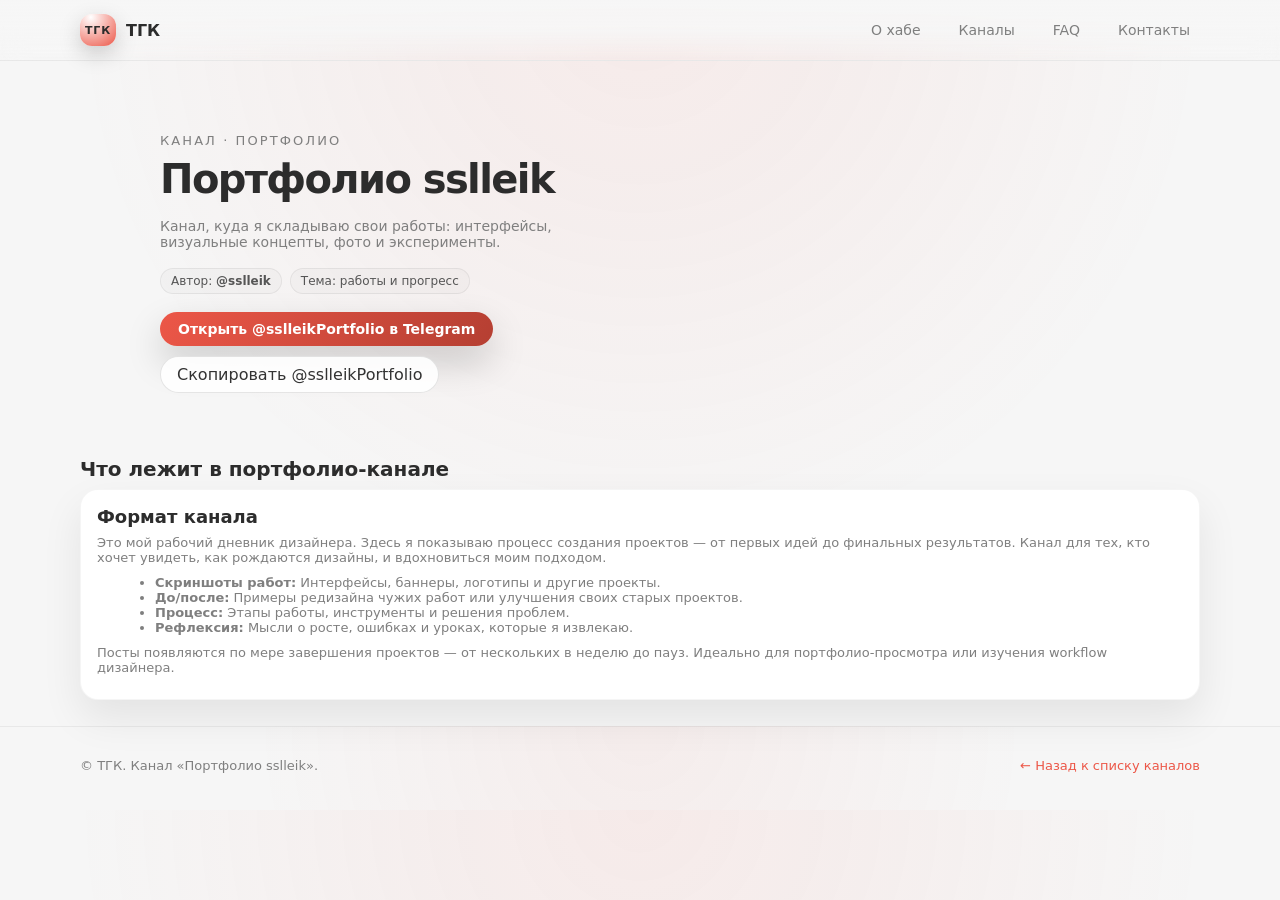
==== channel-portfolio.html @ 674338e8 "Add files via upload" ====
<!DOCTYPE html>
<html lang="ru">
<head>
  <meta charset="UTF-8" />
  <meta name="viewport" content="width=device-width, initial-scale=1.0" />
  <meta name="author" content="sslleik" />
  <meta name="description" content="Портфолио sslleik — мои работы и кейсы в Telegram-канале." />
  <meta name="keywords" content="портфолио, sslleik, дизайн, работы, Telegram" />
  <meta property="og:title" content="Портфолио sslleik — работы и кейсы" />
  <meta property="og:description" content="Канал с моими работами: интерфейсы, визуальные концепты." />
  <meta property="og:type" content="website" />
  <title>Портфолио sslleik — работы и кейсы</title>
  <link rel="preload" href="styles.css" as="style" />
  <link rel="stylesheet" href="styles.css" />
  <link rel="preload" href="app.js" as="script" />
</head>
<body>
  <header class="site-header">
    <div class="container header-inner">
      <a href="index.html" class="logo">
        <span class="logo-mark">ТГК</span>
        <span class="logo-text">ТГК</span>
      </a>
      <nav class="main-nav">
        <a href="index.html#about">О хабе</a>
        <a href="index.html#catalog">Каналы</a>
        <a href="index.html#faq">FAQ</a>
        <a href="index.html#contact">Контакты</a>
      </nav>
    </div>
  </header>

  <main class="channel-page">
    <section class="hero">
      <div class="container hero-inner">
        <div class="hero-text">
          <p class="hero-kicker">Канал · Портфолио</p>
          <h1>Портфолио sslleik</h1>
          <p class="hero-sub">
            Канал, куда я складываю свои работы: интерфейсы, визуальные концепты, фото и эксперименты.
          </p>
          <div class="hero-meta">
            <span>Автор: <strong>@sslleik</strong></span>
            <span>Тема: работы и прогресс</span>
          </div>
          <div class="hero-actions">
            <a href="https://t.me/sslleikPortfolio" class="hero-cta" target="_blank" rel="noopener noreferrer">
              Открыть @sslleikPortfolio в Telegram
            </a>
            <button class="hero-ghost copy-handle" data-handle="@sslleikPortfolio">
              Скопировать @sslleikPortfolio
            </button>
          </div>
        </div>
      </div>
    </section>

    <section class="channels-tabs-section">
      <div class="container">
        <h2>Что лежит в портфолио‑канале</h2>
        <div class="channels-panels">
          <article class="channel-panel active" data-panel="page-portfolio">
            <h3>Формат канала</h3>
            <p>
              Это мой рабочий дневник дизайнера. Здесь я показываю процесс создания проектов — от первых идей до финальных результатов. Канал для тех, кто хочет увидеть, как рождаются дизайны, и вдохновиться моим подходом.
            </p>
            <ul>
              <li><strong>Скриншоты работ:</strong> Интерфейсы, баннеры, логотипы и другие проекты.</li>
              <li><strong>До/после:</strong> Примеры редизайна чужих работ или улучшения своих старых проектов.</li>
              <li><strong>Процесс:</strong> Этапы работы, инструменты и решения проблем.</li>
              <li><strong>Рефлексия:</strong> Мысли о росте, ошибках и уроках, которые я извлекаю.</li>
            </ul>
            <p>
              Посты появляются по мере завершения проектов — от нескольких в неделю до пауз. Идеально для портфолио-просмотра или изучения workflow дизайнера.
            </p>
          </article>
        </div>
      </div>
    </section>
  </main>

  <footer class="site-footer">
    <div class="container footer-inner">
      <p>© ТГК. Канал «Портфолио sslleik».</p>
      <p><a href="index.html#catalog">← Назад к списку каналов</a></p>
    </div>
  </footer>

  <script src="app.js" defer></script>
</body>
</html>
---- styles.css ----
:root {
  --bg: #f6f6f6;
  --bg-elevated: #ffffff;
  --accent: #ec5748;
  --accent-dark: #b53f32;
  --text: #2c2c2c;
  --muted: #7f7f7f;
  --radius-lg: 18px;
  --radius-md: 12px;
  --radius-pill: 999px;
  --shadow-soft: 0 18px 40px rgba(0, 0, 0, 0.25);
  --shadow-card: 0 18px 40px rgba(0, 0, 0, 0.08);
}

@keyframes fadeInUp {
  from {
    opacity: 0;
    transform: translateY(30px);
  }
  to {
    opacity: 1;
    transform: translateY(0);
  }
}

@keyframes pulse {
  0%, 100% {
    transform: scale(1);
  }
  50% {
    transform: scale(1.05);
  }
}

@keyframes slideInLeft {
  from {
    opacity: 0;
    transform: translateX(-30px);
  }
  to {
    opacity: 1;
    transform: translateX(0);
  }
}

@keyframes glow {
  0%, 100% {
    box-shadow: 0 0 5px rgba(236, 87, 72, 0.5);
  }
  50% {
    box-shadow: 0 0 20px rgba(236, 87, 72, 0.8), 0 0 30px rgba(236, 87, 72, 0.6);
  }
}

@keyframes float {
  0%, 100% {
    transform: translateY(0px);
  }
  50% {
    transform: translateY(-10px);
  }
}

@keyframes slideInRight {
  from {
    opacity: 0;
    transform: translateX(30px);
  }
  to {
    opacity: 1;
    transform: translateX(0);
  }
}

*,
*::before,
*::after {
  box-sizing: border-box;
}

body {
  margin: 0;
  font-family: system-ui, -apple-system, BlinkMacSystemFont, "SF Pro Text",
    "Segoe UI", Roboto, sans-serif;
  background:
    radial-gradient(circle at top, rgba(236, 87, 72, 0.08), transparent 55%),
    #f6f6f6;
  color: var(--text);
  -webkit-font-smoothing: antialiased;
}

a {
  color: inherit;
  text-decoration: none;
}

button {
  font: inherit;
}

.container {
  width: min(1120px, 100% - 32px);
  margin-inline: auto;
}

.site-header {
  position: sticky;
  top: 0;
  z-index: 20;
  backdrop-filter: blur(14px);
  background: linear-gradient(
    to bottom,
    rgba(246, 246, 246, 0.98),
    rgba(246, 246, 246, 0.9),
    transparent
  );
  border-bottom: 1px solid rgba(0, 0, 0, 0.06);
}

.header-inner {
  display: flex;
  align-items: center;
  justify-content: space-between;
  padding-block: 14px;
}

.logo {
  display: inline-flex;
  align-items: center;
  gap: 10px;
}

.logo-mark {
  width: 36px;
  height: 32px;
  border-radius: 12px;
  background: radial-gradient(circle at 30% 10%, #ffffff, #ec5748);
  display: inline-flex;
  align-items: center;
  justify-content: center;
  color: #2c2c2c;
  font-weight: 700;
  letter-spacing: 0.08em;
  font-size: 11px;
  box-shadow: 0 8px 22px rgba(0, 0, 0, 0.18);
  animation: pulse 3s infinite;
}

.logo-text {
  font-weight: 600;
  font-size: 16px;
}

.main-nav {
  display: flex;
  gap: 18px;
  font-size: 14px;
  animation: slideInRight 1s ease-out 0.5s both;
}

.main-nav a {
  padding: 6px 10px;
  border-radius: 999px;
  color: var(--muted);
  transition: background 0.2s ease, color 0.2s ease, transform 0.1s ease;
}

.main-nav a:hover {
  background: rgba(236, 87, 72, 0.1);
  color: #1f1f1f;
  transform: translateY(-1px);
}

.hero {
  padding: 72px 0 40px;
  animation: fadeInUp 1s ease-out;
}

.hero-inner {
  display: flex;
  justify-content: space-between;
  align-items: center;
  gap: 40px;
  max-width: 960px;
}

.hero-text {
  max-width: 520px;
}

.hero-kicker {
  margin: 0 0 8px;
  font-size: 13px;
  text-transform: uppercase;
  letter-spacing: 0.16em;
  color: var(--muted);
}

.hero-text h1 {
  margin: 0 0 16px;
  font-size: clamp(32px, 4vw, 40px);
  letter-spacing: -0.04em;
}

.hero-sub {
  margin: 0;
  color: var(--muted);
  font-size: 14px;
  max-width: 440px;
}

.hero-meta {
  margin-top: 18px;
  display: flex;
  flex-wrap: wrap;
  gap: 8px;
  font-size: 12px;
  color: #555;
}

.hero-meta span {
  padding: 5px 10px;
  border-radius: 999px;
  background: rgba(0, 0, 0, 0.02);
  border: 1px solid rgba(0, 0, 0, 0.06);
}

.hero-actions {
  margin-top: 18px;
  display: flex;
  flex-wrap: wrap;
  gap: 10px;
}

.hero-cta {
  display: inline-flex;
  align-items: center;
  justify-content: center;
  padding: 9px 18px;
  border-radius: 999px;
  background: linear-gradient(120deg, var(--accent), var(--accent-dark));
  color: #ffffff;
  font-size: 14px;
  font-weight: 600;
  box-shadow: 0 16px 36px rgba(0, 0, 0, 0.18);
  animation: pulse 2s infinite;
}

.hero-cta:hover {
  filter: brightness(1.03);
  animation: glow 1s ease-in-out infinite;
}

.hero-ghost {
  border-radius: 999px;
  padding: 8px 16px;
  border: 1px solid rgba(0, 0, 0, 0.1);
  background: rgba(255, 255, 255, 0.9);
  color: #333;
  cursor: pointer;
}

.hero-panel {
  flex: 1;
  max-width: 360px;
}

.hero-panel-inner {
  border-radius: 20px;
  padding: 18px 18px 16px;
  background: radial-gradient(circle at top, #ffffff, #f6f6f6 70%);
  box-shadow: 0 14px 35px rgba(0, 0, 0, 0.12);
  border: 1px solid rgba(0, 0, 0, 0.04);
  animation: float 3s ease-in-out infinite;
}

.hero-panel-label {
  margin: 0 0 6px;
  font-size: 11px;
  text-transform: uppercase;
  letter-spacing: 0.16em;
  color: var(--muted);
}

.hero-panel-title {
  margin: 0 0 10px;
  font-size: 16px;
}

.hero-panel-list {
  margin: 0 0 10px;
  padding-left: 18px;
  font-size: 13px;
  color: var(--muted);
}

.hero-panel-note {
  margin: 0;
  font-size: 12px;
  color: var(--muted);
}

.catalog {
  padding: 26px 0 14px;
  animation: fadeInUp 1s ease-out 0.2s both;
}

.catalog-head h2 {
  margin: 0 0 6px;
  font-size: 22px;
}

.catalog-head p {
  margin: 0 0 14px;
  font-size: 13px;
  color: var(--muted);
}

.catalog-tabs {
  display: flex;
  flex-wrap: wrap;
  gap: 8px;
  margin-bottom: 16px;
  animation: slideInLeft 0.8s ease-out 0.3s both;
}

.tab-btn {
  padding: 6px 14px;
  border-radius: 999px;
  border: 1px solid rgba(0, 0, 0, 0.06);
  background: rgba(255, 255, 255, 0.9);
  color: var(--muted);
  font-size: 13px;
  cursor: pointer;
  transition: background 0.2s ease, color 0.2s ease, border-color 0.2s ease,
    box-shadow 0.2s ease, transform 0.1s ease;
}

.tab-btn.active {
  background: linear-gradient(120deg, var(--accent), var(--accent-dark));
  color: #f6f6f6;
  border-color: rgba(0, 0, 0, 0.2);
  box-shadow: 0 10px 24px rgba(0, 0, 0, 0.18);
}

.tab-btn:hover:not(.active) {
  border-color: rgba(236, 87, 72, 0.5);
  color: var(--text);
  transform: translateY(-1px);
}

.catalog-columns {
  display: grid;
  grid-template-columns: repeat(3, minmax(0, 1fr));
  gap: 18px;
}

.catalog-column h3 {
  margin: 0 0 10px;
  font-size: 14px;
  text-transform: uppercase;
  letter-spacing: 0.16em;
  color: var(--muted);
}

.card {
  background: radial-gradient(circle at top, #ffffff, #f3f3f3 70%);
  border-radius: 18px;
  padding: 14px 14px 12px;
  box-shadow: var(--shadow-card);
  display: flex;
  flex-direction: column;
  gap: 8px;
  border: 1px solid rgba(0, 0, 0, 0.04);
  min-height: 220px;
  transition: transform 0.3s ease, box-shadow 0.3s ease;
}

.card:hover {
  transform: translateY(-8px) scale(1.02);
  box-shadow: 0 25px 50px rgba(0, 0, 0, 0.15);
  animation: glow 1s ease-in-out infinite;
}

.card-header {
  display: flex;
  flex-wrap: wrap;
  gap: 6px;
  font-size: 11px;
}

.pill {
  padding: 4px 10px;
  border-radius: 999px;
  background: rgba(236, 87, 72, 0.06);
  border: 1px solid rgba(236, 87, 72, 0.5);
}

.pill-light {
  background: rgba(236, 87, 72, 0.03);
  border-color: rgba(236, 87, 72, 0.3);
}

.card h4 {
  margin: 4px 0 2px;
  font-size: 15px;
}

.card p {
  margin: 0;
  font-size: 13px;
  color: var(--muted);
}

.card-footer {
  margin-top: 6px;
  display: flex;
  flex-wrap: wrap;
  gap: 8px;
  font-size: 12px;
  color: #444;
}

.card-footer span,
.card-footer a,
.card-footer button {
  padding: 4px 9px;
  border-radius: 999px;
  background: rgba(0, 0, 0, 0.01);
  border: 1px solid rgba(0, 0, 0, 0.06);
  cursor: pointer;
}

.card-footer a {
  text-decoration: none;
}

.card-footer button {
  border: none;
  font: inherit;
  color: inherit;
  background: rgba(0, 0, 0, 0.02);
  transition: background 0.2s ease, transform 0.1s ease;
}

.card-footer button:hover {
  background: rgba(0, 0, 0, 0.05);
  transform: scale(1.05);
}

.card-footer button.copied {
  background: linear-gradient(120deg, var(--accent), var(--accent-dark));
  color: #ffffff;
  border-color: rgba(0, 0, 0, 0.3);
}

.faq {
  padding: 28px 0 16px;
  animation: fadeInUp 1s ease-out 0.6s both;
}

.faq h2 {
  margin: 0 0 12px;
  font-size: 20px;
}

.other-sites {
  padding: 28px 0 16px;
  animation: fadeInUp 1s ease-out 0.7s both;
}

.other-sites h2 {
  margin: 0 0 8px;
  font-size: 20px;
}

.other-sites p {
  margin: 0 0 16px;
  color: var(--muted);
}

.sites-grid {
  display: grid;
  grid-template-columns: repeat(auto-fit, minmax(250px, 1fr));
  gap: 16px;
}

.site-card {
  background: var(--bg-elevated);
  border-radius: var(--radius-lg);
  padding: 16px;
  box-shadow: var(--shadow-card);
  border: 1px solid rgba(0, 0, 0, 0.04);
}

.site-card h3 {
  margin: 0 0 8px;
  font-size: 16px;
}

.site-card p {
  margin: 0 0 12px;
  color: var(--muted);
  font-size: 14px;
}

.site-card a {
  color: var(--accent);
  text-decoration: none;
  font-weight: 500;
}

.site-card a:hover {
  text-decoration: underline;
}

.faq-grid {
  display: grid;
  grid-template-columns: repeat(3, minmax(0, 1fr));
  gap: 16px;
}

.faq-item {
  padding: 14px 14px 12px;
  border-radius: 16px;
  background: var(--bg-elevated);
  border: 1px solid rgba(0, 0, 0, 0.04);
}

.faq-item h3 {
  margin: 0 0 6px;
  font-size: 15px;
}

.faq-item p {
  margin: 0;
  font-size: 13px;
  color: var(--muted);
}

.channels-tabs-section {
  padding: 24px 0 16px;
  animation: fadeInUp 1s ease-out 0.4s both;
}

.channels-tabs-section h2 {
  margin: 0 0 8px;
  font-size: 20px;
}

.channels-tabs-sub {
  margin: 0 0 14px;
  font-size: 13px;
  color: var(--muted);
}

.channels-tabs-nav {
  display: flex;
  flex-wrap: wrap;
  gap: 8px;
  margin-bottom: 14px;
  animation: slideInLeft 0.8s ease-out 0.5s both;
}

.channel-tab {
  padding: 6px 14px;
  border-radius: 999px;
  border: 1px solid rgba(0, 0, 0, 0.06);
  background: rgba(255, 255, 255, 0.9);
  color: var(--muted);
  font-size: 13px;
  cursor: pointer;
  transition: background 0.2s ease, color 0.2s ease, border-color 0.2s ease,
    box-shadow 0.2s ease, transform 0.1s ease;
}

.channel-tab.active {
  background: linear-gradient(120deg, var(--accent), var(--accent-dark));
  color: #ffffff;
  border-color: rgba(0, 0, 0, 0.2);
  box-shadow: 0 10px 24px rgba(0, 0, 0, 0.18);
}

.channel-tab:hover:not(.active) {
  border-color: rgba(236, 87, 72, 0.5);
  color: var(--text);
  transform: translateY(-1px);
}

.channels-panels {
  border-radius: 18px;
  background: var(--bg-elevated);
  box-shadow: var(--shadow-card);
  border: 1px solid rgba(0, 0, 0, 0.04);
  padding: 16px 16px 14px;
}

.channel-panel {
  opacity: 0;
  transform: translateY(10px);
  transition: opacity 0.3s ease, transform 0.3s ease;
  display: none;
}

.channel-panel.active {
  opacity: 1;
  transform: translateY(0);
  display: block;
}

.channel-panel h3 {
  margin: 0 0 8px;
  font-size: 18px;
}

.channel-panel p {
  margin: 0 0 10px;
  font-size: 13px;
  color: var(--muted);
}

.channel-panel ul {
  margin: 0 0 10px 18px;
  font-size: 13px;
  color: var(--muted);
}

.contact {
  padding: 28px 0 24px;
  animation: fadeInUp 1s ease-out 0.8s both;
}

.contact-inner {
  display: flex;
  justify-content: space-between;
  gap: 24px;
  align-items: center;
}

.contact-inner h2 {
  margin: 0 0 8px;
  font-size: 20px;
}

.contact-inner p {
  margin: 0;
  font-size: 13px;
  color: var(--muted);
}

.contact-box {
  padding: 14px 16px 12px;
  border-radius: 18px;
  background: var(--bg-elevated);
  border: 1px solid rgba(0, 0, 0, 0.04);
  font-size: 13px;
  min-width: 260px;
}

.contact-box p + p {
  margin-top: 4px;
  color: #444;
}

.site-footer {
  margin-top: 10px;
  padding: 18px 0 24px;
  border-top: 1px solid rgba(0, 0, 0, 0.06);
  background: radial-gradient(
    circle at top,
    rgba(236, 87, 72, 0.06),
    transparent 60%
  );
}

.footer-inner {
  display: flex;
  flex-wrap: wrap;
  justify-content: space-between;
  gap: 8px;
  font-size: 13px;
  color: var(--muted);
}

.footer-inner a {
  color: var(--accent);
}

@media (max-width: 980px) {
  .hero-inner {
    flex-direction: column;
    align-items: flex-start;
    gap: 24px;
  }

  .hero-panel {
    max-width: none;
    width: 100%;
  }

  .hero-text h1 {
    font-size: 28px;
  }

  .faq-grid {
    grid-template-columns: repeat(2, minmax(0, 1fr));
  }

  .catalog-columns {
    grid-template-columns: repeat(2, minmax(0, 1fr));
  }

  .channels-panels {
    padding: 14px 14px 12px;
  }

  .contact-inner {
    flex-direction: column;
  }

  .container {
    padding: 0 16px;
  }
}

@media (max-width: 720px) {
  .site-header {
    padding: 12px 0;
    position: sticky;
    top: 0;
    z-index: 100;
    background: rgba(255, 255, 255, 0.95);
    backdrop-filter: blur(10px);
    box-shadow: 0 2px 8px rgba(0, 0, 0, 0.08);
  }

  .header-inner {
    gap: 10px;
  }

  .logo-mark {
    width: 32px;
    height: 28px;
    font-size: 10px;
  }

  .logo-text {
    font-size: 14px;
  }

  .main-nav {
    display: none;
  }

  .hero {
    padding-top: 40px;
    padding-bottom: 32px;
  }

  .hero-inner {
    gap: 16px;
    flex-direction: column-reverse;
  }

  .hero-text h1 {
    font-size: 24px;
    line-height: 1.2;
    margin: 0 0 12px;
  }

  .hero-kicker {
    font-size: 12px;
  }

  .hero-sub {
    font-size: 13px;
    line-height: 1.4;
  }

  .hero-meta {
    flex-direction: column;
    gap: 6px;
    font-size: 12px;
  }

  .hero-actions {
    flex-direction: column;
    gap: 8px;
  }

  .hero-cta, .hero-ghost {
    width: 100%;
    padding: 10px 14px;
    font-size: 13px;
  }

  .hero-panel {
    width: 100%;
    max-width: none;
  }

  .catalog {
    padding: 20px 0 12px;
  }

  .catalog-head h2 {
    font-size: 18px;
  }

  .catalog-head p {
    font-size: 13px;
  }

  .catalog-tabs {
    gap: 8px;
  }

  .tab-btn {
    padding: 7px 12px;
    font-size: 12px;
  }

  .catalog-column h3 {
    font-size: 16px;
    margin-bottom: 12px;
  }

  .card {
    padding: 12px 12px 10px;
    gap: 6px;
    min-height: 200px;
  }

  .card-header {
    gap: 6px;
  }

  .pill {
    padding: 4px 8px;
    font-size: 11px;
  }

  .card h4 {
    font-size: 14px;
    margin: 0 0 4px;
  }

  .card p {
    font-size: 12px;
    line-height: 1.4;
  }

  .card-footer {
    gap: 6px;
    flex-wrap: wrap;
  }

  .card-footer button, .card-footer a {
    font-size: 11px;
    padding: 6px 10px;
  }

  .channels-tabs-section {
    padding: 20px 0 16px;
  }

  .channels-tabs-section h2 {
    font-size: 18px;
  }

  .channels-tabs-nav {
    gap: 8px;
    flex-wrap: wrap;
  }

  .channel-tab {
    padding: 8px 12px;
    font-size: 12px;
  }

  .channel-panel h3 {
    font-size: 16px;
  }

  .channel-panel p, .channel-panel li {
    font-size: 13px;
    line-height: 1.5;
  }

  .faq {
    padding: 20px 0 16px;
  }

  .faq h2 {
    font-size: 18px;
  }

  .faq-grid {
    grid-template-columns: minmax(0, 1fr);
    gap: 12px;
  }

  .faq-item h3 {
    font-size: 14px;
  }

  .faq-item p {
    font-size: 12px;
  }

  .contact {
    padding: 20px 0 20px;
  }

  .contact h2 {
    font-size: 18px;
  }

  .contact-inner {
    flex-direction: column;
    align-items: flex-start;
    gap: 16px;
  }

  .contact-box {
    width: 100%;
  }

  .contact p {
    font-size: 13px;
  }

  .site-footer {
    padding: 16px 0;
  }

  .footer-inner p {
    font-size: 12px;
  }

  .container {
    padding: 0 12px;
  }
}
---- styles.css ----
:root {
  --bg: #f6f6f6;
  --bg-elevated: #ffffff;
  --accent: #ec5748;
  --accent-dark: #b53f32;
  --text: #2c2c2c;
  --muted: #7f7f7f;
  --radius-lg: 18px;
  --radius-md: 12px;
  --radius-pill: 999px;
  --shadow-soft: 0 18px 40px rgba(0, 0, 0, 0.25);
  --shadow-card: 0 18px 40px rgba(0, 0, 0, 0.08);
}

@keyframes fadeInUp {
  from {
    opacity: 0;
    transform: translateY(30px);
  }
  to {
    opacity: 1;
    transform: translateY(0);
  }
}

@keyframes pulse {
  0%, 100% {
    transform: scale(1);
  }
  50% {
    transform: scale(1.05);
  }
}

@keyframes slideInLeft {
  from {
    opacity: 0;
    transform: translateX(-30px);
  }
  to {
    opacity: 1;
    transform: translateX(0);
  }
}

@keyframes glow {
  0%, 100% {
    box-shadow: 0 0 5px rgba(236, 87, 72, 0.5);
  }
  50% {
    box-shadow: 0 0 20px rgba(236, 87, 72, 0.8), 0 0 30px rgba(236, 87, 72, 0.6);
  }
}

@keyframes float {
  0%, 100% {
    transform: translateY(0px);
  }
  50% {
    transform: translateY(-10px);
  }
}

@keyframes slideInRight {
  from {
    opacity: 0;
    transform: translateX(30px);
  }
  to {
    opacity: 1;
    transform: translateX(0);
  }
}

*,
*::before,
*::after {
  box-sizing: border-box;
}

body {
  margin: 0;
  font-family: system-ui, -apple-system, BlinkMacSystemFont, "SF Pro Text",
    "Segoe UI", Roboto, sans-serif;
  background:
    radial-gradient(circle at top, rgba(236, 87, 72, 0.08), transparent 55%),
    #f6f6f6;
  color: var(--text);
  -webkit-font-smoothing: antialiased;
}

a {
  color: inherit;
  text-decoration: none;
}

button {
  font: inherit;
}

.container {
  width: min(1120px, 100% - 32px);
  margin-inline: auto;
}

.site-header {
  position: sticky;
  top: 0;
  z-index: 20;
  backdrop-filter: blur(14px);
  background: linear-gradient(
    to bottom,
    rgba(246, 246, 246, 0.98),
    rgba(246, 246, 246, 0.9),
    transparent
  );
  border-bottom: 1px solid rgba(0, 0, 0, 0.06);
}

.header-inner {
  display: flex;
  align-items: center;
  justify-content: space-between;
  padding-block: 14px;
}

.logo {
  display: inline-flex;
  align-items: center;
  gap: 10px;
}

.logo-mark {
  width: 36px;
  height: 32px;
  border-radius: 12px;
  background: radial-gradient(circle at 30% 10%, #ffffff, #ec5748);
  display: inline-flex;
  align-items: center;
  justify-content: center;
  color: #2c2c2c;
  font-weight: 700;
  letter-spacing: 0.08em;
  font-size: 11px;
  box-shadow: 0 8px 22px rgba(0, 0, 0, 0.18);
  animation: pulse 3s infinite;
}

.logo-text {
  font-weight: 600;
  font-size: 16px;
}

.main-nav {
  display: flex;
  gap: 18px;
  font-size: 14px;
  animation: slideInRight 1s ease-out 0.5s both;
}

.main-nav a {
  padding: 6px 10px;
  border-radius: 999px;
  color: var(--muted);
  transition: background 0.2s ease, color 0.2s ease, transform 0.1s ease;
}

.main-nav a:hover {
  background: rgba(236, 87, 72, 0.1);
  color: #1f1f1f;
  transform: translateY(-1px);
}

.hero {
  padding: 72px 0 40px;
  animation: fadeInUp 1s ease-out;
}

.hero-inner {
  display: flex;
  justify-content: space-between;
  align-items: center;
  gap: 40px;
  max-width: 960px;
}

.hero-text {
  max-width: 520px;
}

.hero-kicker {
  margin: 0 0 8px;
  font-size: 13px;
  text-transform: uppercase;
  letter-spacing: 0.16em;
  color: var(--muted);
}

.hero-text h1 {
  margin: 0 0 16px;
  font-size: clamp(32px, 4vw, 40px);
  letter-spacing: -0.04em;
}

.hero-sub {
  margin: 0;
  color: var(--muted);
  font-size: 14px;
  max-width: 440px;
}

.hero-meta {
  margin-top: 18px;
  display: flex;
  flex-wrap: wrap;
  gap: 8px;
  font-size: 12px;
  color: #555;
}

.hero-meta span {
  padding: 5px 10px;
  border-radius: 999px;
  background: rgba(0, 0, 0, 0.02);
  border: 1px solid rgba(0, 0, 0, 0.06);
}

.hero-actions {
  margin-top: 18px;
  display: flex;
  flex-wrap: wrap;
  gap: 10px;
}

.hero-cta {
  display: inline-flex;
  align-items: center;
  justify-content: center;
  padding: 9px 18px;
  border-radius: 999px;
  background: linear-gradient(120deg, var(--accent), var(--accent-dark));
  color: #ffffff;
  font-size: 14px;
  font-weight: 600;
  box-shadow: 0 16px 36px rgba(0, 0, 0, 0.18);
  animation: pulse 2s infinite;
}

.hero-cta:hover {
  filter: brightness(1.03);
  animation: glow 1s ease-in-out infinite;
}

.hero-ghost {
  border-radius: 999px;
  padding: 8px 16px;
  border: 1px solid rgba(0, 0, 0, 0.1);
  background: rgba(255, 255, 255, 0.9);
  color: #333;
  cursor: pointer;
}

.hero-panel {
  flex: 1;
  max-width: 360px;
}

.hero-panel-inner {
  border-radius: 20px;
  padding: 18px 18px 16px;
  background: radial-gradient(circle at top, #ffffff, #f6f6f6 70%);
  box-shadow: 0 14px 35px rgba(0, 0, 0, 0.12);
  border: 1px solid rgba(0, 0, 0, 0.04);
  animation: float 3s ease-in-out infinite;
}

.hero-panel-label {
  margin: 0 0 6px;
  font-size: 11px;
  text-transform: uppercase;
  letter-spacing: 0.16em;
  color: var(--muted);
}

.hero-panel-title {
  margin: 0 0 10px;
  font-size: 16px;
}

.hero-panel-list {
  margin: 0 0 10px;
  padding-left: 18px;
  font-size: 13px;
  color: var(--muted);
}

.hero-panel-note {
  margin: 0;
  font-size: 12px;
  color: var(--muted);
}

.catalog {
  padding: 26px 0 14px;
  animation: fadeInUp 1s ease-out 0.2s both;
}

.catalog-head h2 {
  margin: 0 0 6px;
  font-size: 22px;
}

.catalog-head p {
  margin: 0 0 14px;
  font-size: 13px;
  color: var(--muted);
}

.catalog-tabs {
  display: flex;
  flex-wrap: wrap;
  gap: 8px;
  margin-bottom: 16px;
  animation: slideInLeft 0.8s ease-out 0.3s both;
}

.tab-btn {
  padding: 6px 14px;
  border-radius: 999px;
  border: 1px solid rgba(0, 0, 0, 0.06);
  background: rgba(255, 255, 255, 0.9);
  color: var(--muted);
  font-size: 13px;
  cursor: pointer;
  transition: background 0.2s ease, color 0.2s ease, border-color 0.2s ease,
    box-shadow 0.2s ease, transform 0.1s ease;
}

.tab-btn.active {
  background: linear-gradient(120deg, var(--accent), var(--accent-dark));
  color: #f6f6f6;
  border-color: rgba(0, 0, 0, 0.2);
  box-shadow: 0 10px 24px rgba(0, 0, 0, 0.18);
}

.tab-btn:hover:not(.active) {
  border-color: rgba(236, 87, 72, 0.5);
  color: var(--text);
  transform: translateY(-1px);
}

.catalog-columns {
  display: grid;
  grid-template-columns: repeat(3, minmax(0, 1fr));
  gap: 18px;
}

.catalog-column h3 {
  margin: 0 0 10px;
  font-size: 14px;
  text-transform: uppercase;
  letter-spacing: 0.16em;
  color: var(--muted);
}

.card {
  background: radial-gradient(circle at top, #ffffff, #f3f3f3 70%);
  border-radius: 18px;
  padding: 14px 14px 12px;
  box-shadow: var(--shadow-card);
  display: flex;
  flex-direction: column;
  gap: 8px;
  border: 1px solid rgba(0, 0, 0, 0.04);
  min-height: 220px;
  transition: transform 0.3s ease, box-shadow 0.3s ease;
}

.card:hover {
  transform: translateY(-8px) scale(1.02);
  box-shadow: 0 25px 50px rgba(0, 0, 0, 0.15);
  animation: glow 1s ease-in-out infinite;
}

.card-header {
  display: flex;
  flex-wrap: wrap;
  gap: 6px;
  font-size: 11px;
}

.pill {
  padding: 4px 10px;
  border-radius: 999px;
  background: rgba(236, 87, 72, 0.06);
  border: 1px solid rgba(236, 87, 72, 0.5);
}

.pill-light {
  background: rgba(236, 87, 72, 0.03);
  border-color: rgba(236, 87, 72, 0.3);
}

.card h4 {
  margin: 4px 0 2px;
  font-size: 15px;
}

.card p {
  margin: 0;
  font-size: 13px;
  color: var(--muted);
}

.card-footer {
  margin-top: 6px;
  display: flex;
  flex-wrap: wrap;
  gap: 8px;
  font-size: 12px;
  color: #444;
}

.card-footer span,
.card-footer a,
.card-footer button {
  padding: 4px 9px;
  border-radius: 999px;
  background: rgba(0, 0, 0, 0.01);
  border: 1px solid rgba(0, 0, 0, 0.06);
  cursor: pointer;
}

.card-footer a {
  text-decoration: none;
}

.card-footer button {
  border: none;
  font: inherit;
  color: inherit;
  background: rgba(0, 0, 0, 0.02);
  transition: background 0.2s ease, transform 0.1s ease;
}

.card-footer button:hover {
  background: rgba(0, 0, 0, 0.05);
  transform: scale(1.05);
}

.card-footer button.copied {
  background: linear-gradient(120deg, var(--accent), var(--accent-dark));
  color: #ffffff;
  border-color: rgba(0, 0, 0, 0.3);
}

.faq {
  padding: 28px 0 16px;
  animation: fadeInUp 1s ease-out 0.6s both;
}

.faq h2 {
  margin: 0 0 12px;
  font-size: 20px;
}

.other-sites {
  padding: 28px 0 16px;
  animation: fadeInUp 1s ease-out 0.7s both;
}

.other-sites h2 {
  margin: 0 0 8px;
  font-size: 20px;
}

.other-sites p {
  margin: 0 0 16px;
  color: var(--muted);
}

.sites-grid {
  display: grid;
  grid-template-columns: repeat(auto-fit, minmax(250px, 1fr));
  gap: 16px;
}

.site-card {
  background: var(--bg-elevated);
  border-radius: var(--radius-lg);
  padding: 16px;
  box-shadow: var(--shadow-card);
  border: 1px solid rgba(0, 0, 0, 0.04);
}

.site-card h3 {
  margin: 0 0 8px;
  font-size: 16px;
}

.site-card p {
  margin: 0 0 12px;
  color: var(--muted);
  font-size: 14px;
}

.site-card a {
  color: var(--accent);
  text-decoration: none;
  font-weight: 500;
}

.site-card a:hover {
  text-decoration: underline;
}

.faq-grid {
  display: grid;
  grid-template-columns: repeat(3, minmax(0, 1fr));
  gap: 16px;
}

.faq-item {
  padding: 14px 14px 12px;
  border-radius: 16px;
  background: var(--bg-elevated);
  border: 1px solid rgba(0, 0, 0, 0.04);
}

.faq-item h3 {
  margin: 0 0 6px;
  font-size: 15px;
}

.faq-item p {
  margin: 0;
  font-size: 13px;
  color: var(--muted);
}

.channels-tabs-section {
  padding: 24px 0 16px;
  animation: fadeInUp 1s ease-out 0.4s both;
}

.channels-tabs-section h2 {
  margin: 0 0 8px;
  font-size: 20px;
}

.channels-tabs-sub {
  margin: 0 0 14px;
  font-size: 13px;
  color: var(--muted);
}

.channels-tabs-nav {
  display: flex;
  flex-wrap: wrap;
  gap: 8px;
  margin-bottom: 14px;
  animation: slideInLeft 0.8s ease-out 0.5s both;
}

.channel-tab {
  padding: 6px 14px;
  border-radius: 999px;
  border: 1px solid rgba(0, 0, 0, 0.06);
  background: rgba(255, 255, 255, 0.9);
  color: var(--muted);
  font-size: 13px;
  cursor: pointer;
  transition: background 0.2s ease, color 0.2s ease, border-color 0.2s ease,
    box-shadow 0.2s ease, transform 0.1s ease;
}

.channel-tab.active {
  background: linear-gradient(120deg, var(--accent), var(--accent-dark));
  color: #ffffff;
  border-color: rgba(0, 0, 0, 0.2);
  box-shadow: 0 10px 24px rgba(0, 0, 0, 0.18);
}

.channel-tab:hover:not(.active) {
  border-color: rgba(236, 87, 72, 0.5);
  color: var(--text);
  transform: translateY(-1px);
}

.channels-panels {
  border-radius: 18px;
  background: var(--bg-elevated);
  box-shadow: var(--shadow-card);
  border: 1px solid rgba(0, 0, 0, 0.04);
  padding: 16px 16px 14px;
}

.channel-panel {
  opacity: 0;
  transform: translateY(10px);
  transition: opacity 0.3s ease, transform 0.3s ease;
  display: none;
}

.channel-panel.active {
  opacity: 1;
  transform: translateY(0);
  display: block;
}

.channel-panel h3 {
  margin: 0 0 8px;
  font-size: 18px;
}

.channel-panel p {
  margin: 0 0 10px;
  font-size: 13px;
  color: var(--muted);
}

.channel-panel ul {
  margin: 0 0 10px 18px;
  font-size: 13px;
  color: var(--muted);
}

.contact {
  padding: 28px 0 24px;
  animation: fadeInUp 1s ease-out 0.8s both;
}

.contact-inner {
  display: flex;
  justify-content: space-between;
  gap: 24px;
  align-items: center;
}

.contact-inner h2 {
  margin: 0 0 8px;
  font-size: 20px;
}

.contact-inner p {
  margin: 0;
  font-size: 13px;
  color: var(--muted);
}

.contact-box {
  padding: 14px 16px 12px;
  border-radius: 18px;
  background: var(--bg-elevated);
  border: 1px solid rgba(0, 0, 0, 0.04);
  font-size: 13px;
  min-width: 260px;
}

.contact-box p + p {
  margin-top: 4px;
  color: #444;
}

.site-footer {
  margin-top: 10px;
  padding: 18px 0 24px;
  border-top: 1px solid rgba(0, 0, 0, 0.06);
  background: radial-gradient(
    circle at top,
    rgba(236, 87, 72, 0.06),
    transparent 60%
  );
}

.footer-inner {
  display: flex;
  flex-wrap: wrap;
  justify-content: space-between;
  gap: 8px;
  font-size: 13px;
  color: var(--muted);
}

.footer-inner a {
  color: var(--accent);
}

@media (max-width: 980px) {
  .hero-inner {
    flex-direction: column;
    align-items: flex-start;
    gap: 24px;
  }

  .hero-panel {
    max-width: none;
    width: 100%;
  }

  .hero-text h1 {
    font-size: 28px;
  }

  .faq-grid {
    grid-template-columns: repeat(2, minmax(0, 1fr));
  }

  .catalog-columns {
    grid-template-columns: repeat(2, minmax(0, 1fr));
  }

  .channels-panels {
    padding: 14px 14px 12px;
  }

  .contact-inner {
    flex-direction: column;
  }

  .container {
    padding: 0 16px;
  }
}

@media (max-width: 720px) {
  .site-header {
    padding: 12px 0;
    position: sticky;
    top: 0;
    z-index: 100;
    background: rgba(255, 255, 255, 0.95);
    backdrop-filter: blur(10px);
    box-shadow: 0 2px 8px rgba(0, 0, 0, 0.08);
  }

  .header-inner {
    gap: 10px;
  }

  .logo-mark {
    width: 32px;
    height: 28px;
    font-size: 10px;
  }

  .logo-text {
    font-size: 14px;
  }

  .main-nav {
    display: none;
  }

  .hero {
    padding-top: 40px;
    padding-bottom: 32px;
  }

  .hero-inner {
    gap: 16px;
    flex-direction: column-reverse;
  }

  .hero-text h1 {
    font-size: 24px;
    line-height: 1.2;
    margin: 0 0 12px;
  }

  .hero-kicker {
    font-size: 12px;
  }

  .hero-sub {
    font-size: 13px;
    line-height: 1.4;
  }

  .hero-meta {
    flex-direction: column;
    gap: 6px;
    font-size: 12px;
  }

  .hero-actions {
    flex-direction: column;
    gap: 8px;
  }

  .hero-cta, .hero-ghost {
    width: 100%;
    padding: 10px 14px;
    font-size: 13px;
  }

  .hero-panel {
    width: 100%;
    max-width: none;
  }

  .catalog {
    padding: 20px 0 12px;
  }

  .catalog-head h2 {
    font-size: 18px;
  }

  .catalog-head p {
    font-size: 13px;
  }

  .catalog-tabs {
    gap: 8px;
  }

  .tab-btn {
    padding: 7px 12px;
    font-size: 12px;
  }

  .catalog-column h3 {
    font-size: 16px;
    margin-bottom: 12px;
  }

  .card {
    padding: 12px 12px 10px;
    gap: 6px;
    min-height: 200px;
  }

  .card-header {
    gap: 6px;
  }

  .pill {
    padding: 4px 8px;
    font-size: 11px;
  }

  .card h4 {
    font-size: 14px;
    margin: 0 0 4px;
  }

  .card p {
    font-size: 12px;
    line-height: 1.4;
  }

  .card-footer {
    gap: 6px;
    flex-wrap: wrap;
  }

  .card-footer button, .card-footer a {
    font-size: 11px;
    padding: 6px 10px;
  }

  .channels-tabs-section {
    padding: 20px 0 16px;
  }

  .channels-tabs-section h2 {
    font-size: 18px;
  }

  .channels-tabs-nav {
    gap: 8px;
    flex-wrap: wrap;
  }

  .channel-tab {
    padding: 8px 12px;
    font-size: 12px;
  }

  .channel-panel h3 {
    font-size: 16px;
  }

  .channel-panel p, .channel-panel li {
    font-size: 13px;
    line-height: 1.5;
  }

  .faq {
    padding: 20px 0 16px;
  }

  .faq h2 {
    font-size: 18px;
  }

  .faq-grid {
    grid-template-columns: minmax(0, 1fr);
    gap: 12px;
  }

  .faq-item h3 {
    font-size: 14px;
  }

  .faq-item p {
    font-size: 12px;
  }

  .contact {
    padding: 20px 0 20px;
  }

  .contact h2 {
    font-size: 18px;
  }

  .contact-inner {
    flex-direction: column;
    align-items: flex-start;
    gap: 16px;
  }

  .contact-box {
    width: 100%;
  }

  .contact p {
    font-size: 13px;
  }

  .site-footer {
    padding: 16px 0;
  }

  .footer-inner p {
    font-size: 12px;
  }

  .container {
    padding: 0 12px;
  }
}
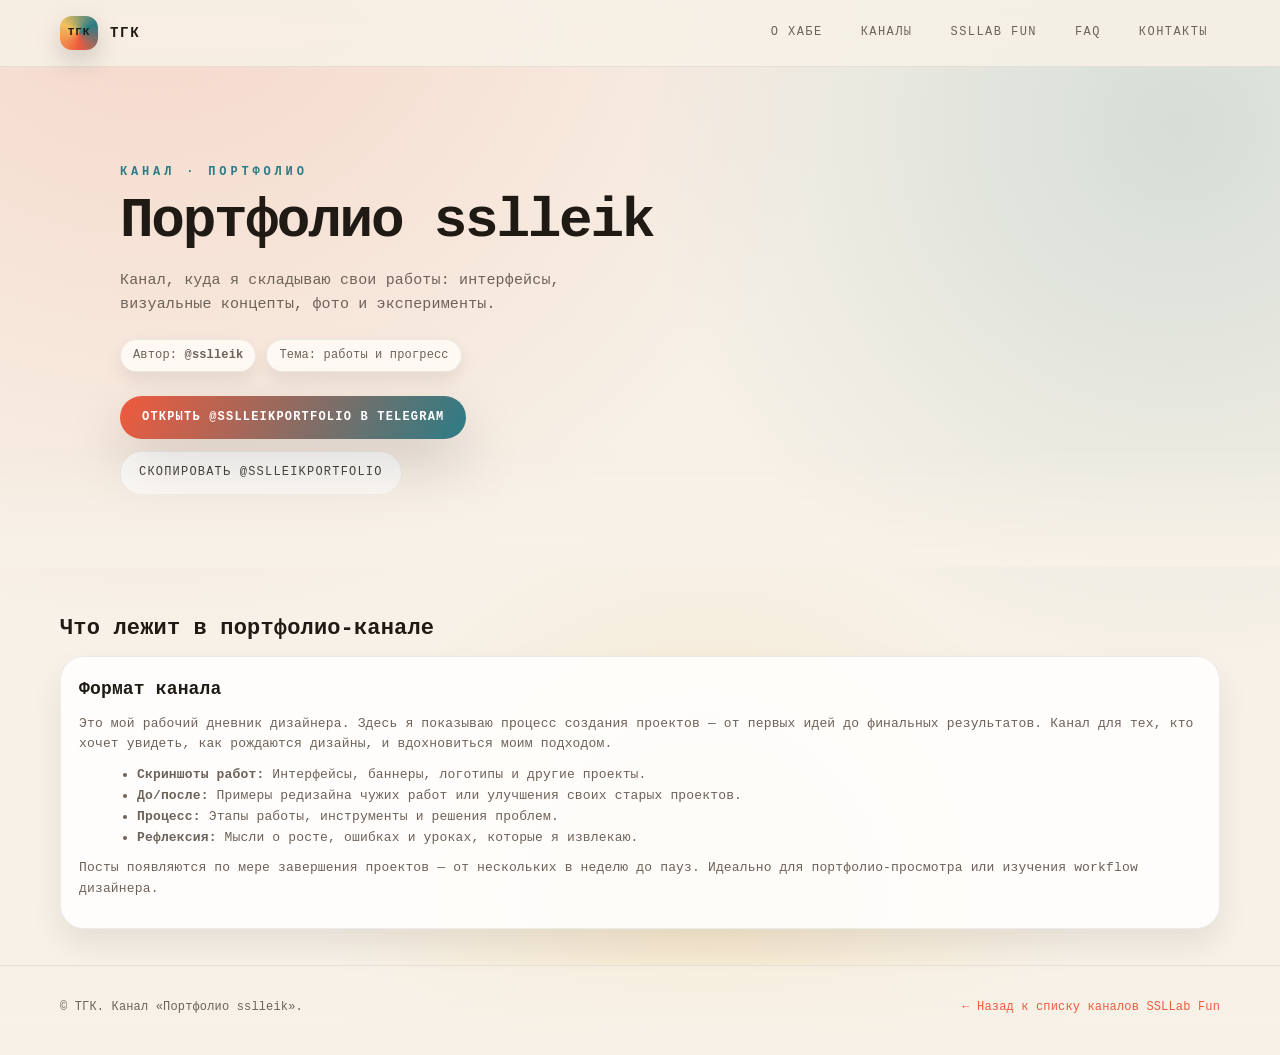
==== commit 4f7b478a: "Add files via upload" ====
--- a/channel-portfolio.html
+++ b/channel-portfolio.html
@@ -10,8 +10,8 @@
   <meta property="og:description" content="Канал с моими работами: интерфейсы, визуальные концепты." />
   <meta property="og:type" content="website" />
   <title>Портфолио sslleik — работы и кейсы</title>
-  <link rel="preload" href="styles.css" as="style" />
-  <link rel="stylesheet" href="styles.css" />
+  <link rel="preload" href="styles.min.css" as="style" />
+  <link rel="stylesheet" href="styles.min.css" />
   <link rel="preload" href="app.js" as="script" />
 </head>
 <body>
@@ -24,7 +24,8 @@
       <nav class="main-nav">
         <a href="index.html#about">О хабе</a>
         <a href="index.html#catalog">Каналы</a>
-        <a href="index.html#faq">FAQ</a>
+        <a href="https://sslleik.github.io/SSLLab-Fun/" target="_blank" rel="noopener noreferrer">SSLLab Fun</a>
+<a href="index.html#faq">FAQ</a>
         <a href="index.html#contact">Контакты</a>
       </nav>
     </div>
@@ -82,7 +83,9 @@
   <footer class="site-footer">
     <div class="container footer-inner">
       <p>© ТГК. Канал «Портфолио sslleik».</p>
-      <p><a href="index.html#catalog">← Назад к списку каналов</a></p>
+      <p><a href="index.html#catalog">← Назад к списку каналов</a>
+        <a href="https://sslleik.github.io/SSLLab-Fun/" target="_blank" rel="noopener noreferrer">SSLLab Fun</a>
+</p>
     </div>
   </footer>
 
--- a/styles.min.css
+++ b/styles.min.css
@@ -0,0 +1,898 @@
+@font-face {
+  font-family: "CourierCraft";
+  src: url("couriernew.ttf") format("truetype");
+  font-weight: 400;
+  font-style: normal;
+  font-display: swap;
+}
+
+@font-face {
+  font-family: "CourierCraft";
+  src: url("couriernewbold.ttf") format("truetype");
+  font-weight: 700;
+  font-style: normal;
+  font-display: swap;
+}
+
+@font-face {
+  font-family: "CourierCraft";
+  src: url("couriernewitalic.ttf") format("truetype");
+  font-weight: 400;
+  font-style: italic;
+  font-display: swap;
+}
+
+@font-face {
+  font-family: "CourierCraft";
+  src: url("couriernewbolditalic.ttf") format("truetype");
+  font-weight: 700;
+  font-style: italic;
+  font-display: swap;
+}
+
+:root {
+  --bg: #f7f1e7;
+  --bg-deep: #efe6d8;
+  --surface: rgba(255, 255, 255, 0.85);
+  --surface-solid: #fff9f3;
+  --ink: #1f1a14;
+  --muted: #6d6259;
+  --accent: #f05a3d;
+  --accent-2: #2c7c86;
+  --accent-3: #f2c05c;
+  --border: rgba(31, 26, 20, 0.08);
+  --radius-lg: 24px;
+  --radius-md: 16px;
+  --radius-sm: 12px;
+  --radius-pill: 999px;
+  --shadow-soft: 0 18px 40px rgba(23, 18, 14, 0.12);
+  --shadow-card: 0 16px 32px rgba(23, 18, 14, 0.08);
+  --shadow-strong: 0 28px 60px rgba(23, 18, 14, 0.18);
+  --font-body: "CourierCraft", ui-monospace, monospace;
+  --font-display: "CourierCraft", ui-monospace, monospace;
+}
+
+@keyframes fadeInUp {
+  from {
+    opacity: 0;
+    transform: translateY(24px);
+  }
+  to {
+    opacity: 1;
+    transform: translateY(0);
+  }
+}
+
+@keyframes float {
+  0%, 100% {
+    transform: translateY(0);
+  }
+  50% {
+    transform: translateY(-8px);
+  }
+}
+
+@keyframes shimmer {
+  0% {
+    transform: translateX(-120%);
+  }
+  60% {
+    transform: translateX(120%);
+  }
+  100% {
+    transform: translateX(120%);
+  }
+}
+
+*,
+*::before,
+*::after {
+  box-sizing: border-box;
+}
+
+html {
+  scroll-behavior: smooth;
+}
+
+body {
+  margin: 0;
+  font-family: var(--font-body);
+  color: var(--ink);
+  background:
+    radial-gradient(1200px circle at 12% -8%, rgba(240, 90, 61, 0.18), transparent 60%),
+    radial-gradient(900px circle at 92% 12%, rgba(44, 124, 134, 0.16), transparent 60%),
+    radial-gradient(700px circle at 55% 85%, rgba(242, 192, 92, 0.18), transparent 55%),
+    var(--bg);
+  line-height: 1.6;
+  letter-spacing: 0.01em;
+  min-height: 100vh;
+  position: relative;
+  overflow-x: hidden;
+  -webkit-font-smoothing: antialiased;
+  text-rendering: optimizeLegibility;
+}
+
+::selection {
+  background: rgba(240, 90, 61, 0.25);
+}
+
+a {
+  color: inherit;
+  text-decoration: none;
+  transition: color 0.2s ease, background 0.2s ease, border-color 0.2s ease,
+    transform 0.2s ease;
+}
+
+button {
+  font: inherit;
+  cursor: pointer;
+}
+
+img {
+  max-width: 100%;
+  display: block;
+}
+
+.container {
+  width: min(1160px, 100% - 32px);
+  margin-inline: auto;
+}
+
+.site-header {
+  position: sticky;
+  top: 0;
+  z-index: 20;
+  backdrop-filter: blur(18px) saturate(120%);
+  background: rgba(247, 241, 231, 0.86);
+  border-bottom: 1px solid var(--border);
+}
+
+.header-inner {
+  display: flex;
+  align-items: center;
+  justify-content: space-between;
+  gap: 18px;
+  padding-block: 16px;
+}
+
+.logo {
+  display: inline-flex;
+  align-items: center;
+  gap: 12px;
+}
+
+.logo-mark {
+  width: 38px;
+  height: 34px;
+  border-radius: 12px;
+  background: conic-gradient(from 180deg, #f05a3d, #f2c05c, #2c7c86, #f05a3d);
+  display: inline-flex;
+  align-items: center;
+  justify-content: center;
+  color: #1f1a14;
+  font-weight: 700;
+  letter-spacing: 0.08em;
+  font-size: 11px;
+  box-shadow: 0 10px 26px rgba(23, 18, 14, 0.18);
+}
+
+.logo-text {
+  font-weight: 700;
+  font-size: 14px;
+  letter-spacing: 0.12em;
+  text-transform: uppercase;
+}
+
+.main-nav {
+  display: flex;
+  gap: 14px;
+  font-size: 12px;
+  letter-spacing: 0.12em;
+  text-transform: uppercase;
+}
+
+.main-nav a {
+  padding: 6px 12px;
+  border-radius: var(--radius-pill);
+  color: var(--muted);
+  position: relative;
+}
+
+.main-nav a::after {
+  content: "";
+  position: absolute;
+  left: 12px;
+  right: 12px;
+  bottom: 4px;
+  height: 1px;
+  background: linear-gradient(90deg, transparent, var(--accent), transparent);
+  opacity: 0;
+  transition: opacity 0.2s ease;
+}
+
+.main-nav a:hover {
+  color: var(--ink);
+  background: rgba(255, 255, 255, 0.6);
+}
+
+.main-nav a:hover::after {
+  opacity: 1;
+}
+
+.hero {
+  padding: 96px 0 72px;
+  position: relative;
+  animation: fadeInUp 0.8s ease-out both;
+}
+
+.hero::after {
+  content: "";
+  position: absolute;
+  inset: auto 0 0 0;
+  height: 120px;
+  background: linear-gradient(180deg, rgba(247, 241, 231, 0), rgba(247, 241, 231, 0.9));
+  pointer-events: none;
+}
+
+.hero-inner {
+  display: grid;
+  grid-template-columns: repeat(auto-fit, minmax(280px, 1fr));
+  gap: 56px;
+  align-items: center;
+  max-width: 1040px;
+}
+
+.hero-text {
+  max-width: 560px;
+}
+
+.hero-kicker {
+  margin: 0 0 10px;
+  font-size: 12px;
+  text-transform: uppercase;
+  letter-spacing: 0.32em;
+  color: var(--accent-2);
+  font-weight: 600;
+}
+
+.hero-text h1 {
+  margin: 0 0 18px;
+  font-size: clamp(34px, 5vw, 56px);
+  line-height: 1.05;
+  letter-spacing: -0.04em;
+  font-family: var(--font-display);
+  text-wrap: balance;
+}
+
+.hero-sub {
+  margin: 0;
+  color: var(--muted);
+  font-size: 15px;
+  max-width: 520px;
+}
+
+.hero-meta {
+  margin-top: 22px;
+  display: flex;
+  flex-wrap: wrap;
+  gap: 10px;
+  font-size: 12px;
+  color: var(--muted);
+}
+
+.hero-meta span {
+  padding: 6px 12px;
+  border-radius: var(--radius-pill);
+  background: var(--surface-solid);
+  border: 1px solid var(--border);
+  box-shadow: 0 8px 18px rgba(23, 18, 14, 0.08);
+}
+
+.hero-actions {
+  margin-top: 24px;
+  display: flex;
+  flex-wrap: wrap;
+  gap: 12px;
+}
+
+.hero-cta {
+  display: inline-flex;
+  align-items: center;
+  justify-content: center;
+  padding: 12px 22px;
+  border-radius: var(--radius-pill);
+  background: linear-gradient(120deg, var(--accent), var(--accent-2));
+  color: #ffffff;
+  font-size: 12px;
+  font-weight: 700;
+  letter-spacing: 0.1em;
+  text-transform: uppercase;
+  box-shadow: var(--shadow-strong);
+  position: relative;
+  overflow: hidden;
+}
+
+.hero-cta::after {
+  content: "";
+  position: absolute;
+  inset: 0;
+  width: 50%;
+  background: linear-gradient(120deg, transparent, rgba(255, 255, 255, 0.4), transparent);
+  transform: translateX(-120%);
+  animation: shimmer 3.5s infinite;
+}
+
+.hero-cta:hover {
+  transform: translateY(-2px);
+}
+
+.hero-ghost {
+  border-radius: var(--radius-pill);
+  padding: 11px 18px;
+  border: 1px solid var(--border);
+  background: var(--surface);
+  color: var(--ink);
+  font-size: 12px;
+  letter-spacing: 0.1em;
+  text-transform: uppercase;
+}
+
+.hero-ghost:hover {
+  transform: translateY(-2px);
+  border-color: rgba(44, 124, 134, 0.4);
+}
+
+.hero-panel {
+  flex: 1;
+  max-width: 380px;
+}
+
+.hero-panel-inner {
+  border-radius: var(--radius-lg);
+  padding: 22px;
+  background: linear-gradient(160deg, rgba(255, 255, 255, 0.98), rgba(255, 255, 255, 0.75));
+  box-shadow: var(--shadow-soft);
+  border: 1px solid rgba(255, 255, 255, 0.7);
+  backdrop-filter: blur(12px);
+  animation: float 6s ease-in-out infinite;
+  position: relative;
+  overflow: hidden;
+}
+
+.hero-panel-inner::before {
+  content: "";
+  position: absolute;
+  inset: 0;
+  background: linear-gradient(140deg, rgba(240, 90, 61, 0.18), transparent 60%);
+  opacity: 0.6;
+  pointer-events: none;
+}
+
+.hero-panel-label {
+  margin: 0 0 8px;
+  font-size: 11px;
+  text-transform: uppercase;
+  letter-spacing: 0.26em;
+  color: var(--muted);
+}
+
+.hero-panel-title {
+  margin: 0 0 12px;
+  font-size: 16px;
+  font-weight: 700;
+}
+
+.hero-panel-list {
+  margin: 0 0 12px;
+  padding-left: 18px;
+  font-size: 13px;
+  color: var(--muted);
+}
+
+.hero-panel-note {
+  margin: 0;
+  font-size: 12px;
+  color: var(--muted);
+}
+
+.catalog {
+  padding: 54px 0 24px;
+  animation: fadeInUp 0.8s ease-out 0.1s both;
+}
+
+.catalog-head h2 {
+  margin: 0 0 8px;
+  font-size: 24px;
+  letter-spacing: -0.02em;
+}
+
+.catalog-head p {
+  margin: 0 0 18px;
+  font-size: 13px;
+  color: var(--muted);
+}
+
+.catalog-tabs {
+  display: flex;
+  flex-wrap: wrap;
+  gap: 10px;
+  margin-bottom: 18px;
+}
+
+.tab-btn {
+  padding: 8px 16px;
+  border-radius: var(--radius-pill);
+  border: 1px solid var(--border);
+  background: var(--surface);
+  color: var(--muted);
+  font-size: 11px;
+  letter-spacing: 0.12em;
+  text-transform: uppercase;
+  cursor: pointer;
+  transition: background 0.2s ease, color 0.2s ease, border-color 0.2s ease,
+    box-shadow 0.2s ease, transform 0.1s ease;
+}
+
+.tab-btn.active {
+  background: linear-gradient(120deg, var(--accent), var(--accent-3));
+  color: #1f1a14;
+  border-color: rgba(31, 26, 20, 0.2);
+  box-shadow: 0 12px 28px rgba(23, 18, 14, 0.18);
+}
+
+.tab-btn:hover:not(.active) {
+  border-color: rgba(44, 124, 134, 0.4);
+  color: var(--ink);
+  transform: translateY(-1px);
+}
+
+.catalog-columns {
+  display: grid;
+  grid-template-columns: repeat(auto-fit, minmax(260px, 1fr));
+  gap: 20px;
+}
+
+.catalog-column h3 {
+  margin: 0 0 12px;
+  font-size: 12px;
+  text-transform: uppercase;
+  letter-spacing: 0.22em;
+  color: var(--muted);
+}
+
+.card {
+  background: var(--surface-solid);
+  border-radius: var(--radius-lg);
+  padding: 18px;
+  box-shadow: var(--shadow-card);
+  display: flex;
+  flex-direction: column;
+  gap: 8px;
+  border: 1px solid var(--border);
+  min-height: 230px;
+  transition: transform 0.3s ease, box-shadow 0.3s ease;
+  position: relative;
+  overflow: hidden;
+}
+
+.card::before {
+  content: "";
+  position: absolute;
+  inset: 0;
+  background: linear-gradient(140deg, rgba(44, 124, 134, 0.12), transparent 55%);
+  opacity: 0.7;
+  pointer-events: none;
+}
+
+.card:hover {
+  transform: translateY(-6px);
+  box-shadow: 0 28px 52px rgba(23, 18, 14, 0.16);
+}
+
+.card-header {
+  display: flex;
+  flex-wrap: wrap;
+  gap: 8px;
+  font-size: 10px;
+}
+
+.pill {
+  padding: 4px 10px;
+  border-radius: var(--radius-pill);
+  background: rgba(240, 90, 61, 0.12);
+  border: 1px solid rgba(240, 90, 61, 0.4);
+  font-weight: 600;
+  text-transform: uppercase;
+  letter-spacing: 0.08em;
+}
+
+.pill-light {
+  background: rgba(44, 124, 134, 0.12);
+  border-color: rgba(44, 124, 134, 0.3);
+}
+
+.card h4 {
+  margin: 4px 0 2px;
+  font-size: 16px;
+  letter-spacing: -0.01em;
+}
+
+.card p {
+  margin: 0;
+  font-size: 13px;
+  color: var(--muted);
+}
+
+.card-footer {
+  margin-top: 8px;
+  display: flex;
+  flex-wrap: wrap;
+  gap: 8px;
+  font-size: 11px;
+  color: var(--ink);
+}
+
+.card-footer span,
+.card-footer a,
+.card-footer button {
+  padding: 6px 10px;
+  border-radius: var(--radius-pill);
+  background: rgba(255, 255, 255, 0.7);
+  border: 1px solid var(--border);
+  cursor: pointer;
+}
+
+.card-footer a {
+  text-decoration: none;
+}
+
+.card-footer button {
+  border: 1px solid var(--border);
+  font: inherit;
+  color: inherit;
+  background: rgba(255, 255, 255, 0.9);
+  transition: background 0.2s ease, transform 0.1s ease;
+}
+
+.card-footer button:hover {
+  background: rgba(44, 124, 134, 0.12);
+  transform: translateY(-1px);
+}
+
+.card-footer button.copied {
+  background: linear-gradient(120deg, var(--accent), var(--accent-2));
+  color: #ffffff;
+  border-color: rgba(31, 26, 20, 0.3);
+}
+
+.channels-tabs-section {
+  padding: 44px 0 26px;
+  animation: fadeInUp 0.8s ease-out 0.2s both;
+}
+
+.channels-tabs-section h2 {
+  margin: 0 0 10px;
+  font-size: 22px;
+}
+
+.channels-tabs-sub {
+  margin: 0 0 16px;
+  font-size: 13px;
+  color: var(--muted);
+}
+
+.channels-tabs-nav {
+  display: flex;
+  flex-wrap: wrap;
+  gap: 10px;
+  margin-bottom: 16px;
+}
+
+.channel-tab {
+  padding: 8px 16px;
+  border-radius: var(--radius-pill);
+  border: 1px solid var(--border);
+  background: var(--surface);
+  color: var(--muted);
+  font-size: 11px;
+  letter-spacing: 0.12em;
+  text-transform: uppercase;
+  cursor: pointer;
+  transition: background 0.2s ease, color 0.2s ease, border-color 0.2s ease,
+    box-shadow 0.2s ease, transform 0.1s ease;
+}
+
+.channel-tab.active {
+  background: linear-gradient(120deg, var(--accent), var(--accent-2));
+  color: #ffffff;
+  border-color: rgba(31, 26, 20, 0.2);
+  box-shadow: 0 12px 28px rgba(23, 18, 14, 0.18);
+}
+
+.channel-tab:hover:not(.active) {
+  border-color: rgba(240, 90, 61, 0.4);
+  color: var(--ink);
+  transform: translateY(-1px);
+}
+
+.channels-panels {
+  border-radius: var(--radius-lg);
+  background: var(--surface);
+  box-shadow: var(--shadow-card);
+  border: 1px solid var(--border);
+  padding: 18px;
+}
+
+.channel-panel {
+  opacity: 0;
+  transform: translateY(10px);
+  transition: opacity 0.3s ease, transform 0.3s ease;
+  display: none;
+}
+
+.channel-panel.active {
+  opacity: 1;
+  transform: translateY(0);
+  display: block;
+}
+
+.channel-panel h3 {
+  margin: 0 0 10px;
+  font-size: 18px;
+}
+
+.channel-panel p {
+  margin: 0 0 10px;
+  font-size: 13px;
+  color: var(--muted);
+}
+
+.channel-panel ul {
+  margin: 0 0 10px 18px;
+  font-size: 13px;
+  color: var(--muted);
+}
+
+.faq {
+  padding: 40px 0 24px;
+  animation: fadeInUp 0.8s ease-out 0.3s both;
+}
+
+.faq h2 {
+  margin: 0 0 12px;
+  font-size: 22px;
+}
+
+.faq-grid {
+  display: grid;
+  grid-template-columns: repeat(auto-fit, minmax(240px, 1fr));
+  gap: 16px;
+}
+
+.faq-item {
+  padding: 16px;
+  border-radius: var(--radius-md);
+  background: var(--surface-solid);
+  border: 1px solid var(--border);
+  box-shadow: 0 10px 20px rgba(23, 18, 14, 0.06);
+  position: relative;
+}
+
+.faq-item::before {
+  content: "";
+  position: absolute;
+  left: 0;
+  top: 0;
+  bottom: 0;
+  width: 3px;
+  background: linear-gradient(180deg, var(--accent-2), transparent);
+  border-radius: 999px;
+}
+
+.faq-item h3 {
+  margin: 0 0 8px;
+  font-size: 15px;
+}
+
+.faq-item p {
+  margin: 0;
+  font-size: 13px;
+  color: var(--muted);
+}
+
+.other-sites {
+  padding: 36px 0 20px;
+  animation: fadeInUp 0.8s ease-out 0.4s both;
+}
+
+.other-sites h2 {
+  margin: 0 0 10px;
+  font-size: 22px;
+}
+
+.other-sites p {
+  margin: 0 0 16px;
+  color: var(--muted);
+}
+
+.sites-grid {
+  display: grid;
+  grid-template-columns: repeat(auto-fit, minmax(250px, 1fr));
+  gap: 16px;
+}
+
+.site-card {
+  background: var(--surface-solid);
+  border-radius: var(--radius-lg);
+  padding: 18px;
+  box-shadow: var(--shadow-card);
+  border: 1px solid var(--border);
+}
+
+.site-card h3 {
+  margin: 0 0 8px;
+  font-size: 16px;
+}
+
+.site-card p {
+  margin: 0 0 12px;
+  color: var(--muted);
+  font-size: 14px;
+}
+
+.site-card a {
+  color: var(--accent);
+  text-decoration: none;
+  font-weight: 600;
+}
+
+.site-card a:hover {
+  text-decoration: underline;
+}
+
+.contact {
+  padding: 42px 0 30px;
+  animation: fadeInUp 0.8s ease-out 0.4s both;
+}
+
+.contact-inner {
+  display: flex;
+  justify-content: space-between;
+  gap: 24px;
+  align-items: center;
+}
+
+.contact-inner h2 {
+  margin: 0 0 10px;
+  font-size: 22px;
+}
+
+.contact-inner p {
+  margin: 0;
+  font-size: 13px;
+  color: var(--muted);
+}
+
+.contact-box {
+  padding: 16px 18px;
+  border-radius: var(--radius-lg);
+  background: linear-gradient(140deg, rgba(44, 124, 134, 0.12), rgba(240, 90, 61, 0.12));
+  border: 1px solid var(--border);
+  font-size: 13px;
+  min-width: 260px;
+  box-shadow: 0 12px 26px rgba(23, 18, 14, 0.12);
+}
+
+.contact-box p + p {
+  margin-top: 4px;
+  color: var(--ink);
+}
+
+.site-footer {
+  margin-top: 10px;
+  padding: 20px 0 26px;
+  border-top: 1px solid var(--border);
+  background: linear-gradient(180deg, rgba(247, 241, 231, 0.6), rgba(247, 241, 231, 1));
+}
+
+.footer-inner {
+  display: flex;
+  flex-wrap: wrap;
+  justify-content: space-between;
+  gap: 8px;
+  font-size: 12px;
+  color: var(--muted);
+}
+
+.footer-inner a {
+  color: var(--accent);
+}
+
+@media (max-width: 980px) {
+  .hero-inner {
+    gap: 28px;
+  }
+
+  .hero-panel {
+    max-width: none;
+    width: 100%;
+  }
+
+  .catalog-columns {
+    grid-template-columns: repeat(auto-fit, minmax(240px, 1fr));
+  }
+
+  .contact-inner {
+    flex-direction: column;
+    align-items: flex-start;
+  }
+}
+
+@media (max-width: 720px) {
+  .site-header {
+    padding: 8px 0;
+  }
+
+  .main-nav {
+    display: none;
+  }
+
+  .hero {
+    padding: 70px 0 48px;
+  }
+
+  .hero-inner {
+    grid-template-columns: minmax(0, 1fr);
+  }
+
+  .hero-text h1 {
+    font-size: 30px;
+  }
+
+  .hero-actions {
+    flex-direction: column;
+    width: 100%;
+  }
+
+  .hero-cta,
+  .hero-ghost {
+    width: 100%;
+    text-align: center;
+  }
+
+  .catalog {
+    padding: 36px 0 20px;
+  }
+
+  .catalog-head h2,
+  .channels-tabs-section h2,
+  .faq h2,
+  .contact-inner h2 {
+    font-size: 20px;
+  }
+
+  .card {
+    min-height: 210px;
+  }
+
+  .channels-panels {
+    padding: 16px;
+  }
+
+  .faq-grid {
+    grid-template-columns: minmax(0, 1fr);
+  }
+
+  .contact-box {
+    width: 100%;
+  }
+}
+
+@media (prefers-reduced-motion: reduce) {
+  *,
+  *::before,
+  *::after {
+    animation: none !important;
+    transition-duration: 0.01ms !important;
+  }
+}
--- a/styles.min.css
+++ b/styles.min.css
@@ -0,0 +1,898 @@
+@font-face {
+  font-family: "CourierCraft";
+  src: url("couriernew.ttf") format("truetype");
+  font-weight: 400;
+  font-style: normal;
+  font-display: swap;
+}
+
+@font-face {
+  font-family: "CourierCraft";
+  src: url("couriernewbold.ttf") format("truetype");
+  font-weight: 700;
+  font-style: normal;
+  font-display: swap;
+}
+
+@font-face {
+  font-family: "CourierCraft";
+  src: url("couriernewitalic.ttf") format("truetype");
+  font-weight: 400;
+  font-style: italic;
+  font-display: swap;
+}
+
+@font-face {
+  font-family: "CourierCraft";
+  src: url("couriernewbolditalic.ttf") format("truetype");
+  font-weight: 700;
+  font-style: italic;
+  font-display: swap;
+}
+
+:root {
+  --bg: #f7f1e7;
+  --bg-deep: #efe6d8;
+  --surface: rgba(255, 255, 255, 0.85);
+  --surface-solid: #fff9f3;
+  --ink: #1f1a14;
+  --muted: #6d6259;
+  --accent: #f05a3d;
+  --accent-2: #2c7c86;
+  --accent-3: #f2c05c;
+  --border: rgba(31, 26, 20, 0.08);
+  --radius-lg: 24px;
+  --radius-md: 16px;
+  --radius-sm: 12px;
+  --radius-pill: 999px;
+  --shadow-soft: 0 18px 40px rgba(23, 18, 14, 0.12);
+  --shadow-card: 0 16px 32px rgba(23, 18, 14, 0.08);
+  --shadow-strong: 0 28px 60px rgba(23, 18, 14, 0.18);
+  --font-body: "CourierCraft", ui-monospace, monospace;
+  --font-display: "CourierCraft", ui-monospace, monospace;
+}
+
+@keyframes fadeInUp {
+  from {
+    opacity: 0;
+    transform: translateY(24px);
+  }
+  to {
+    opacity: 1;
+    transform: translateY(0);
+  }
+}
+
+@keyframes float {
+  0%, 100% {
+    transform: translateY(0);
+  }
+  50% {
+    transform: translateY(-8px);
+  }
+}
+
+@keyframes shimmer {
+  0% {
+    transform: translateX(-120%);
+  }
+  60% {
+    transform: translateX(120%);
+  }
+  100% {
+    transform: translateX(120%);
+  }
+}
+
+*,
+*::before,
+*::after {
+  box-sizing: border-box;
+}
+
+html {
+  scroll-behavior: smooth;
+}
+
+body {
+  margin: 0;
+  font-family: var(--font-body);
+  color: var(--ink);
+  background:
+    radial-gradient(1200px circle at 12% -8%, rgba(240, 90, 61, 0.18), transparent 60%),
+    radial-gradient(900px circle at 92% 12%, rgba(44, 124, 134, 0.16), transparent 60%),
+    radial-gradient(700px circle at 55% 85%, rgba(242, 192, 92, 0.18), transparent 55%),
+    var(--bg);
+  line-height: 1.6;
+  letter-spacing: 0.01em;
+  min-height: 100vh;
+  position: relative;
+  overflow-x: hidden;
+  -webkit-font-smoothing: antialiased;
+  text-rendering: optimizeLegibility;
+}
+
+::selection {
+  background: rgba(240, 90, 61, 0.25);
+}
+
+a {
+  color: inherit;
+  text-decoration: none;
+  transition: color 0.2s ease, background 0.2s ease, border-color 0.2s ease,
+    transform 0.2s ease;
+}
+
+button {
+  font: inherit;
+  cursor: pointer;
+}
+
+img {
+  max-width: 100%;
+  display: block;
+}
+
+.container {
+  width: min(1160px, 100% - 32px);
+  margin-inline: auto;
+}
+
+.site-header {
+  position: sticky;
+  top: 0;
+  z-index: 20;
+  backdrop-filter: blur(18px) saturate(120%);
+  background: rgba(247, 241, 231, 0.86);
+  border-bottom: 1px solid var(--border);
+}
+
+.header-inner {
+  display: flex;
+  align-items: center;
+  justify-content: space-between;
+  gap: 18px;
+  padding-block: 16px;
+}
+
+.logo {
+  display: inline-flex;
+  align-items: center;
+  gap: 12px;
+}
+
+.logo-mark {
+  width: 38px;
+  height: 34px;
+  border-radius: 12px;
+  background: conic-gradient(from 180deg, #f05a3d, #f2c05c, #2c7c86, #f05a3d);
+  display: inline-flex;
+  align-items: center;
+  justify-content: center;
+  color: #1f1a14;
+  font-weight: 700;
+  letter-spacing: 0.08em;
+  font-size: 11px;
+  box-shadow: 0 10px 26px rgba(23, 18, 14, 0.18);
+}
+
+.logo-text {
+  font-weight: 700;
+  font-size: 14px;
+  letter-spacing: 0.12em;
+  text-transform: uppercase;
+}
+
+.main-nav {
+  display: flex;
+  gap: 14px;
+  font-size: 12px;
+  letter-spacing: 0.12em;
+  text-transform: uppercase;
+}
+
+.main-nav a {
+  padding: 6px 12px;
+  border-radius: var(--radius-pill);
+  color: var(--muted);
+  position: relative;
+}
+
+.main-nav a::after {
+  content: "";
+  position: absolute;
+  left: 12px;
+  right: 12px;
+  bottom: 4px;
+  height: 1px;
+  background: linear-gradient(90deg, transparent, var(--accent), transparent);
+  opacity: 0;
+  transition: opacity 0.2s ease;
+}
+
+.main-nav a:hover {
+  color: var(--ink);
+  background: rgba(255, 255, 255, 0.6);
+}
+
+.main-nav a:hover::after {
+  opacity: 1;
+}
+
+.hero {
+  padding: 96px 0 72px;
+  position: relative;
+  animation: fadeInUp 0.8s ease-out both;
+}
+
+.hero::after {
+  content: "";
+  position: absolute;
+  inset: auto 0 0 0;
+  height: 120px;
+  background: linear-gradient(180deg, rgba(247, 241, 231, 0), rgba(247, 241, 231, 0.9));
+  pointer-events: none;
+}
+
+.hero-inner {
+  display: grid;
+  grid-template-columns: repeat(auto-fit, minmax(280px, 1fr));
+  gap: 56px;
+  align-items: center;
+  max-width: 1040px;
+}
+
+.hero-text {
+  max-width: 560px;
+}
+
+.hero-kicker {
+  margin: 0 0 10px;
+  font-size: 12px;
+  text-transform: uppercase;
+  letter-spacing: 0.32em;
+  color: var(--accent-2);
+  font-weight: 600;
+}
+
+.hero-text h1 {
+  margin: 0 0 18px;
+  font-size: clamp(34px, 5vw, 56px);
+  line-height: 1.05;
+  letter-spacing: -0.04em;
+  font-family: var(--font-display);
+  text-wrap: balance;
+}
+
+.hero-sub {
+  margin: 0;
+  color: var(--muted);
+  font-size: 15px;
+  max-width: 520px;
+}
+
+.hero-meta {
+  margin-top: 22px;
+  display: flex;
+  flex-wrap: wrap;
+  gap: 10px;
+  font-size: 12px;
+  color: var(--muted);
+}
+
+.hero-meta span {
+  padding: 6px 12px;
+  border-radius: var(--radius-pill);
+  background: var(--surface-solid);
+  border: 1px solid var(--border);
+  box-shadow: 0 8px 18px rgba(23, 18, 14, 0.08);
+}
+
+.hero-actions {
+  margin-top: 24px;
+  display: flex;
+  flex-wrap: wrap;
+  gap: 12px;
+}
+
+.hero-cta {
+  display: inline-flex;
+  align-items: center;
+  justify-content: center;
+  padding: 12px 22px;
+  border-radius: var(--radius-pill);
+  background: linear-gradient(120deg, var(--accent), var(--accent-2));
+  color: #ffffff;
+  font-size: 12px;
+  font-weight: 700;
+  letter-spacing: 0.1em;
+  text-transform: uppercase;
+  box-shadow: var(--shadow-strong);
+  position: relative;
+  overflow: hidden;
+}
+
+.hero-cta::after {
+  content: "";
+  position: absolute;
+  inset: 0;
+  width: 50%;
+  background: linear-gradient(120deg, transparent, rgba(255, 255, 255, 0.4), transparent);
+  transform: translateX(-120%);
+  animation: shimmer 3.5s infinite;
+}
+
+.hero-cta:hover {
+  transform: translateY(-2px);
+}
+
+.hero-ghost {
+  border-radius: var(--radius-pill);
+  padding: 11px 18px;
+  border: 1px solid var(--border);
+  background: var(--surface);
+  color: var(--ink);
+  font-size: 12px;
+  letter-spacing: 0.1em;
+  text-transform: uppercase;
+}
+
+.hero-ghost:hover {
+  transform: translateY(-2px);
+  border-color: rgba(44, 124, 134, 0.4);
+}
+
+.hero-panel {
+  flex: 1;
+  max-width: 380px;
+}
+
+.hero-panel-inner {
+  border-radius: var(--radius-lg);
+  padding: 22px;
+  background: linear-gradient(160deg, rgba(255, 255, 255, 0.98), rgba(255, 255, 255, 0.75));
+  box-shadow: var(--shadow-soft);
+  border: 1px solid rgba(255, 255, 255, 0.7);
+  backdrop-filter: blur(12px);
+  animation: float 6s ease-in-out infinite;
+  position: relative;
+  overflow: hidden;
+}
+
+.hero-panel-inner::before {
+  content: "";
+  position: absolute;
+  inset: 0;
+  background: linear-gradient(140deg, rgba(240, 90, 61, 0.18), transparent 60%);
+  opacity: 0.6;
+  pointer-events: none;
+}
+
+.hero-panel-label {
+  margin: 0 0 8px;
+  font-size: 11px;
+  text-transform: uppercase;
+  letter-spacing: 0.26em;
+  color: var(--muted);
+}
+
+.hero-panel-title {
+  margin: 0 0 12px;
+  font-size: 16px;
+  font-weight: 700;
+}
+
+.hero-panel-list {
+  margin: 0 0 12px;
+  padding-left: 18px;
+  font-size: 13px;
+  color: var(--muted);
+}
+
+.hero-panel-note {
+  margin: 0;
+  font-size: 12px;
+  color: var(--muted);
+}
+
+.catalog {
+  padding: 54px 0 24px;
+  animation: fadeInUp 0.8s ease-out 0.1s both;
+}
+
+.catalog-head h2 {
+  margin: 0 0 8px;
+  font-size: 24px;
+  letter-spacing: -0.02em;
+}
+
+.catalog-head p {
+  margin: 0 0 18px;
+  font-size: 13px;
+  color: var(--muted);
+}
+
+.catalog-tabs {
+  display: flex;
+  flex-wrap: wrap;
+  gap: 10px;
+  margin-bottom: 18px;
+}
+
+.tab-btn {
+  padding: 8px 16px;
+  border-radius: var(--radius-pill);
+  border: 1px solid var(--border);
+  background: var(--surface);
+  color: var(--muted);
+  font-size: 11px;
+  letter-spacing: 0.12em;
+  text-transform: uppercase;
+  cursor: pointer;
+  transition: background 0.2s ease, color 0.2s ease, border-color 0.2s ease,
+    box-shadow 0.2s ease, transform 0.1s ease;
+}
+
+.tab-btn.active {
+  background: linear-gradient(120deg, var(--accent), var(--accent-3));
+  color: #1f1a14;
+  border-color: rgba(31, 26, 20, 0.2);
+  box-shadow: 0 12px 28px rgba(23, 18, 14, 0.18);
+}
+
+.tab-btn:hover:not(.active) {
+  border-color: rgba(44, 124, 134, 0.4);
+  color: var(--ink);
+  transform: translateY(-1px);
+}
+
+.catalog-columns {
+  display: grid;
+  grid-template-columns: repeat(auto-fit, minmax(260px, 1fr));
+  gap: 20px;
+}
+
+.catalog-column h3 {
+  margin: 0 0 12px;
+  font-size: 12px;
+  text-transform: uppercase;
+  letter-spacing: 0.22em;
+  color: var(--muted);
+}
+
+.card {
+  background: var(--surface-solid);
+  border-radius: var(--radius-lg);
+  padding: 18px;
+  box-shadow: var(--shadow-card);
+  display: flex;
+  flex-direction: column;
+  gap: 8px;
+  border: 1px solid var(--border);
+  min-height: 230px;
+  transition: transform 0.3s ease, box-shadow 0.3s ease;
+  position: relative;
+  overflow: hidden;
+}
+
+.card::before {
+  content: "";
+  position: absolute;
+  inset: 0;
+  background: linear-gradient(140deg, rgba(44, 124, 134, 0.12), transparent 55%);
+  opacity: 0.7;
+  pointer-events: none;
+}
+
+.card:hover {
+  transform: translateY(-6px);
+  box-shadow: 0 28px 52px rgba(23, 18, 14, 0.16);
+}
+
+.card-header {
+  display: flex;
+  flex-wrap: wrap;
+  gap: 8px;
+  font-size: 10px;
+}
+
+.pill {
+  padding: 4px 10px;
+  border-radius: var(--radius-pill);
+  background: rgba(240, 90, 61, 0.12);
+  border: 1px solid rgba(240, 90, 61, 0.4);
+  font-weight: 600;
+  text-transform: uppercase;
+  letter-spacing: 0.08em;
+}
+
+.pill-light {
+  background: rgba(44, 124, 134, 0.12);
+  border-color: rgba(44, 124, 134, 0.3);
+}
+
+.card h4 {
+  margin: 4px 0 2px;
+  font-size: 16px;
+  letter-spacing: -0.01em;
+}
+
+.card p {
+  margin: 0;
+  font-size: 13px;
+  color: var(--muted);
+}
+
+.card-footer {
+  margin-top: 8px;
+  display: flex;
+  flex-wrap: wrap;
+  gap: 8px;
+  font-size: 11px;
+  color: var(--ink);
+}
+
+.card-footer span,
+.card-footer a,
+.card-footer button {
+  padding: 6px 10px;
+  border-radius: var(--radius-pill);
+  background: rgba(255, 255, 255, 0.7);
+  border: 1px solid var(--border);
+  cursor: pointer;
+}
+
+.card-footer a {
+  text-decoration: none;
+}
+
+.card-footer button {
+  border: 1px solid var(--border);
+  font: inherit;
+  color: inherit;
+  background: rgba(255, 255, 255, 0.9);
+  transition: background 0.2s ease, transform 0.1s ease;
+}
+
+.card-footer button:hover {
+  background: rgba(44, 124, 134, 0.12);
+  transform: translateY(-1px);
+}
+
+.card-footer button.copied {
+  background: linear-gradient(120deg, var(--accent), var(--accent-2));
+  color: #ffffff;
+  border-color: rgba(31, 26, 20, 0.3);
+}
+
+.channels-tabs-section {
+  padding: 44px 0 26px;
+  animation: fadeInUp 0.8s ease-out 0.2s both;
+}
+
+.channels-tabs-section h2 {
+  margin: 0 0 10px;
+  font-size: 22px;
+}
+
+.channels-tabs-sub {
+  margin: 0 0 16px;
+  font-size: 13px;
+  color: var(--muted);
+}
+
+.channels-tabs-nav {
+  display: flex;
+  flex-wrap: wrap;
+  gap: 10px;
+  margin-bottom: 16px;
+}
+
+.channel-tab {
+  padding: 8px 16px;
+  border-radius: var(--radius-pill);
+  border: 1px solid var(--border);
+  background: var(--surface);
+  color: var(--muted);
+  font-size: 11px;
+  letter-spacing: 0.12em;
+  text-transform: uppercase;
+  cursor: pointer;
+  transition: background 0.2s ease, color 0.2s ease, border-color 0.2s ease,
+    box-shadow 0.2s ease, transform 0.1s ease;
+}
+
+.channel-tab.active {
+  background: linear-gradient(120deg, var(--accent), var(--accent-2));
+  color: #ffffff;
+  border-color: rgba(31, 26, 20, 0.2);
+  box-shadow: 0 12px 28px rgba(23, 18, 14, 0.18);
+}
+
+.channel-tab:hover:not(.active) {
+  border-color: rgba(240, 90, 61, 0.4);
+  color: var(--ink);
+  transform: translateY(-1px);
+}
+
+.channels-panels {
+  border-radius: var(--radius-lg);
+  background: var(--surface);
+  box-shadow: var(--shadow-card);
+  border: 1px solid var(--border);
+  padding: 18px;
+}
+
+.channel-panel {
+  opacity: 0;
+  transform: translateY(10px);
+  transition: opacity 0.3s ease, transform 0.3s ease;
+  display: none;
+}
+
+.channel-panel.active {
+  opacity: 1;
+  transform: translateY(0);
+  display: block;
+}
+
+.channel-panel h3 {
+  margin: 0 0 10px;
+  font-size: 18px;
+}
+
+.channel-panel p {
+  margin: 0 0 10px;
+  font-size: 13px;
+  color: var(--muted);
+}
+
+.channel-panel ul {
+  margin: 0 0 10px 18px;
+  font-size: 13px;
+  color: var(--muted);
+}
+
+.faq {
+  padding: 40px 0 24px;
+  animation: fadeInUp 0.8s ease-out 0.3s both;
+}
+
+.faq h2 {
+  margin: 0 0 12px;
+  font-size: 22px;
+}
+
+.faq-grid {
+  display: grid;
+  grid-template-columns: repeat(auto-fit, minmax(240px, 1fr));
+  gap: 16px;
+}
+
+.faq-item {
+  padding: 16px;
+  border-radius: var(--radius-md);
+  background: var(--surface-solid);
+  border: 1px solid var(--border);
+  box-shadow: 0 10px 20px rgba(23, 18, 14, 0.06);
+  position: relative;
+}
+
+.faq-item::before {
+  content: "";
+  position: absolute;
+  left: 0;
+  top: 0;
+  bottom: 0;
+  width: 3px;
+  background: linear-gradient(180deg, var(--accent-2), transparent);
+  border-radius: 999px;
+}
+
+.faq-item h3 {
+  margin: 0 0 8px;
+  font-size: 15px;
+}
+
+.faq-item p {
+  margin: 0;
+  font-size: 13px;
+  color: var(--muted);
+}
+
+.other-sites {
+  padding: 36px 0 20px;
+  animation: fadeInUp 0.8s ease-out 0.4s both;
+}
+
+.other-sites h2 {
+  margin: 0 0 10px;
+  font-size: 22px;
+}
+
+.other-sites p {
+  margin: 0 0 16px;
+  color: var(--muted);
+}
+
+.sites-grid {
+  display: grid;
+  grid-template-columns: repeat(auto-fit, minmax(250px, 1fr));
+  gap: 16px;
+}
+
+.site-card {
+  background: var(--surface-solid);
+  border-radius: var(--radius-lg);
+  padding: 18px;
+  box-shadow: var(--shadow-card);
+  border: 1px solid var(--border);
+}
+
+.site-card h3 {
+  margin: 0 0 8px;
+  font-size: 16px;
+}
+
+.site-card p {
+  margin: 0 0 12px;
+  color: var(--muted);
+  font-size: 14px;
+}
+
+.site-card a {
+  color: var(--accent);
+  text-decoration: none;
+  font-weight: 600;
+}
+
+.site-card a:hover {
+  text-decoration: underline;
+}
+
+.contact {
+  padding: 42px 0 30px;
+  animation: fadeInUp 0.8s ease-out 0.4s both;
+}
+
+.contact-inner {
+  display: flex;
+  justify-content: space-between;
+  gap: 24px;
+  align-items: center;
+}
+
+.contact-inner h2 {
+  margin: 0 0 10px;
+  font-size: 22px;
+}
+
+.contact-inner p {
+  margin: 0;
+  font-size: 13px;
+  color: var(--muted);
+}
+
+.contact-box {
+  padding: 16px 18px;
+  border-radius: var(--radius-lg);
+  background: linear-gradient(140deg, rgba(44, 124, 134, 0.12), rgba(240, 90, 61, 0.12));
+  border: 1px solid var(--border);
+  font-size: 13px;
+  min-width: 260px;
+  box-shadow: 0 12px 26px rgba(23, 18, 14, 0.12);
+}
+
+.contact-box p + p {
+  margin-top: 4px;
+  color: var(--ink);
+}
+
+.site-footer {
+  margin-top: 10px;
+  padding: 20px 0 26px;
+  border-top: 1px solid var(--border);
+  background: linear-gradient(180deg, rgba(247, 241, 231, 0.6), rgba(247, 241, 231, 1));
+}
+
+.footer-inner {
+  display: flex;
+  flex-wrap: wrap;
+  justify-content: space-between;
+  gap: 8px;
+  font-size: 12px;
+  color: var(--muted);
+}
+
+.footer-inner a {
+  color: var(--accent);
+}
+
+@media (max-width: 980px) {
+  .hero-inner {
+    gap: 28px;
+  }
+
+  .hero-panel {
+    max-width: none;
+    width: 100%;
+  }
+
+  .catalog-columns {
+    grid-template-columns: repeat(auto-fit, minmax(240px, 1fr));
+  }
+
+  .contact-inner {
+    flex-direction: column;
+    align-items: flex-start;
+  }
+}
+
+@media (max-width: 720px) {
+  .site-header {
+    padding: 8px 0;
+  }
+
+  .main-nav {
+    display: none;
+  }
+
+  .hero {
+    padding: 70px 0 48px;
+  }
+
+  .hero-inner {
+    grid-template-columns: minmax(0, 1fr);
+  }
+
+  .hero-text h1 {
+    font-size: 30px;
+  }
+
+  .hero-actions {
+    flex-direction: column;
+    width: 100%;
+  }
+
+  .hero-cta,
+  .hero-ghost {
+    width: 100%;
+    text-align: center;
+  }
+
+  .catalog {
+    padding: 36px 0 20px;
+  }
+
+  .catalog-head h2,
+  .channels-tabs-section h2,
+  .faq h2,
+  .contact-inner h2 {
+    font-size: 20px;
+  }
+
+  .card {
+    min-height: 210px;
+  }
+
+  .channels-panels {
+    padding: 16px;
+  }
+
+  .faq-grid {
+    grid-template-columns: minmax(0, 1fr);
+  }
+
+  .contact-box {
+    width: 100%;
+  }
+}
+
+@media (prefers-reduced-motion: reduce) {
+  *,
+  *::before,
+  *::after {
+    animation: none !important;
+    transition-duration: 0.01ms !important;
+  }
+}
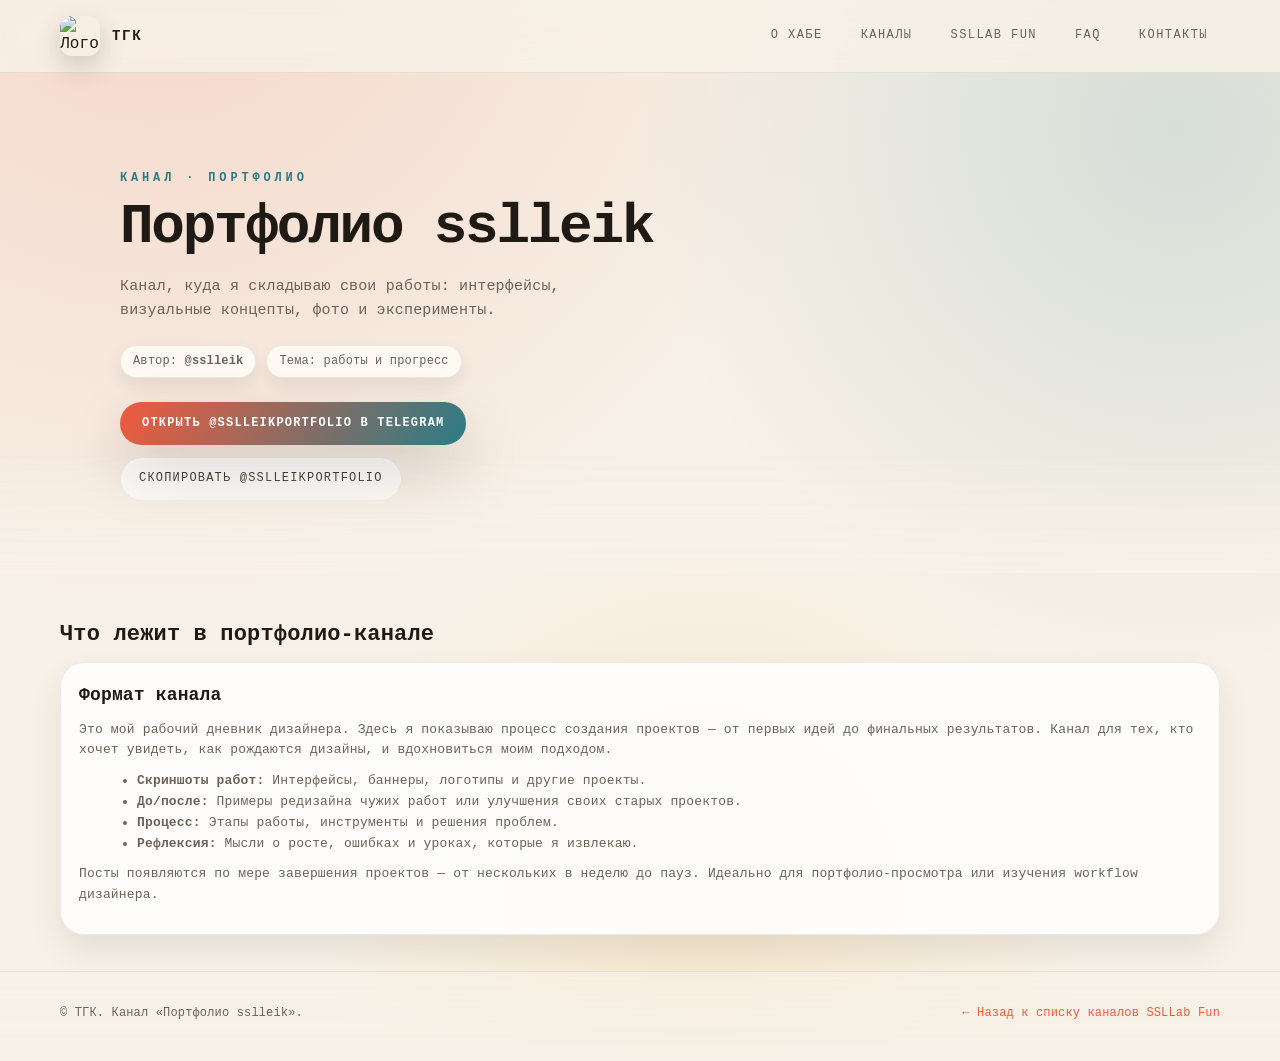
==== commit 62856cdf: "Add files via upload" ====
--- a/channel-portfolio.html
+++ b/channel-portfolio.html
@@ -18,7 +18,7 @@
   <header class="site-header">
     <div class="container header-inner">
       <a href="index.html" class="logo">
-        <span class="logo-mark">ТГК</span>
+        <img class="logo-image" src="assets/sslleik-logo.png" alt="Логотип sslleik" width="40" height="40" />
         <span class="logo-text">ТГК</span>
       </a>
       <nav class="main-nav">
--- a/styles.min.css
+++ b/styles.min.css
@@ -161,6 +161,15 @@
   gap: 12px;
 }
 
+.logo-image {
+  width: 40px;
+  height: 40px;
+  border-radius: 12px;
+  object-fit: contain;
+  box-shadow: 0 10px 26px rgba(23, 18, 14, 0.18);
+  flex-shrink: 0;
+}
+
 .logo-mark {
   width: 38px;
   height: 34px;
--- a/styles.min.css
+++ b/styles.min.css
@@ -161,6 +161,15 @@
   gap: 12px;
 }
 
+.logo-image {
+  width: 40px;
+  height: 40px;
+  border-radius: 12px;
+  object-fit: contain;
+  box-shadow: 0 10px 26px rgba(23, 18, 14, 0.18);
+  flex-shrink: 0;
+}
+
 .logo-mark {
   width: 38px;
   height: 34px;
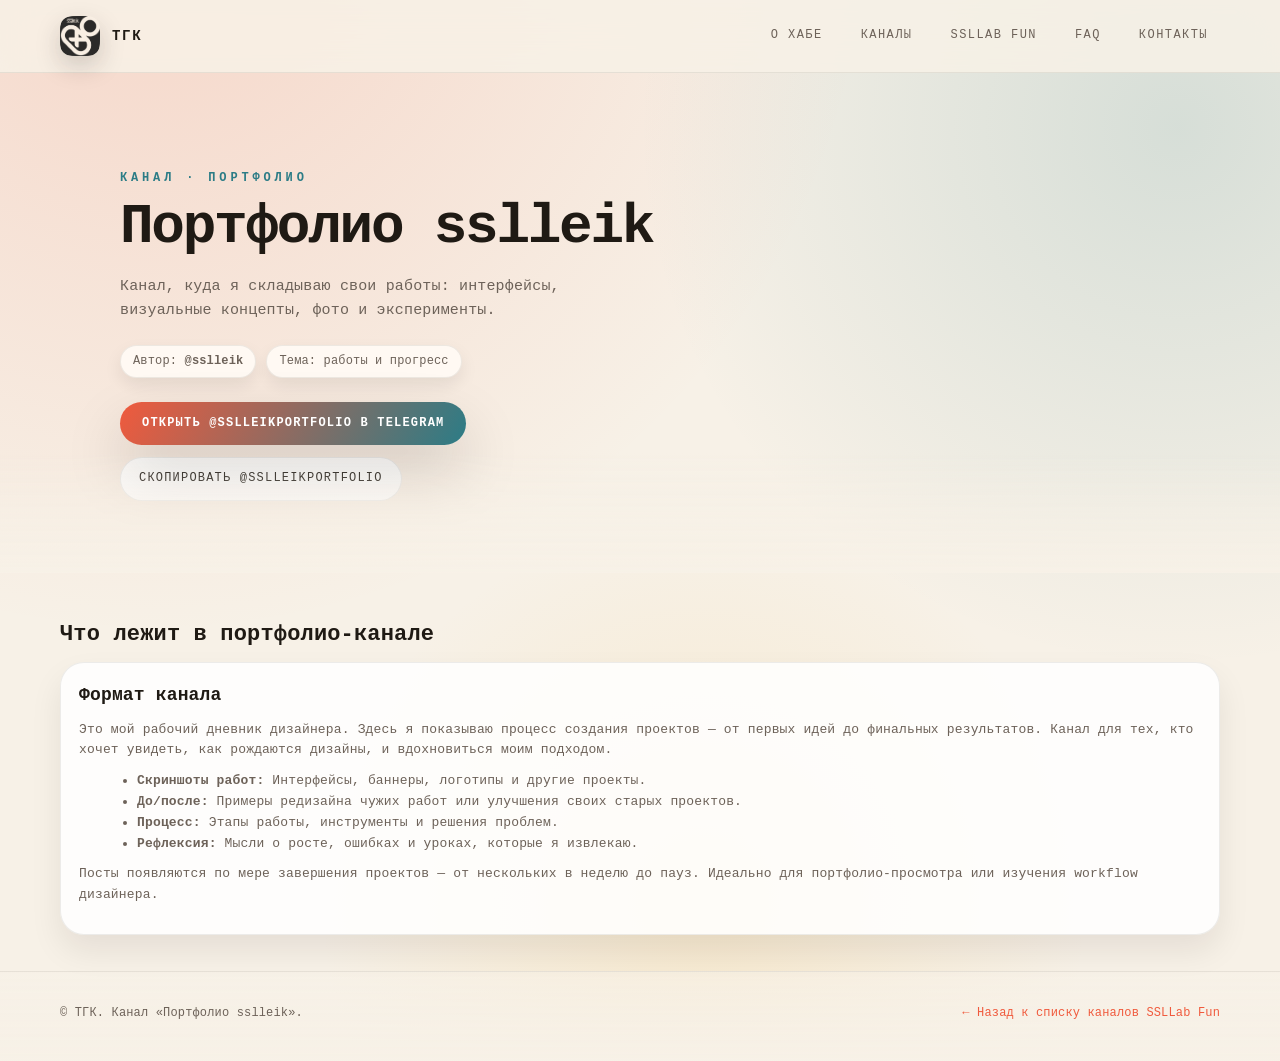
==== commit 6e6f01c8: "Add files via upload" ====
--- a/channel-portfolio.html
+++ b/channel-portfolio.html
@@ -18,7 +18,7 @@
   <header class="site-header">
     <div class="container header-inner">
       <a href="index.html" class="logo">
-        <img class="logo-image" src="assets/sslleik-logo.png" alt="Логотип sslleik" width="40" height="40" />
+        <img class="logo-image" src="sslleik-logo.png" alt="Логотип sslleik" width="40" height="40" />
         <span class="logo-text">ТГК</span>
       </a>
       <nav class="main-nav">
